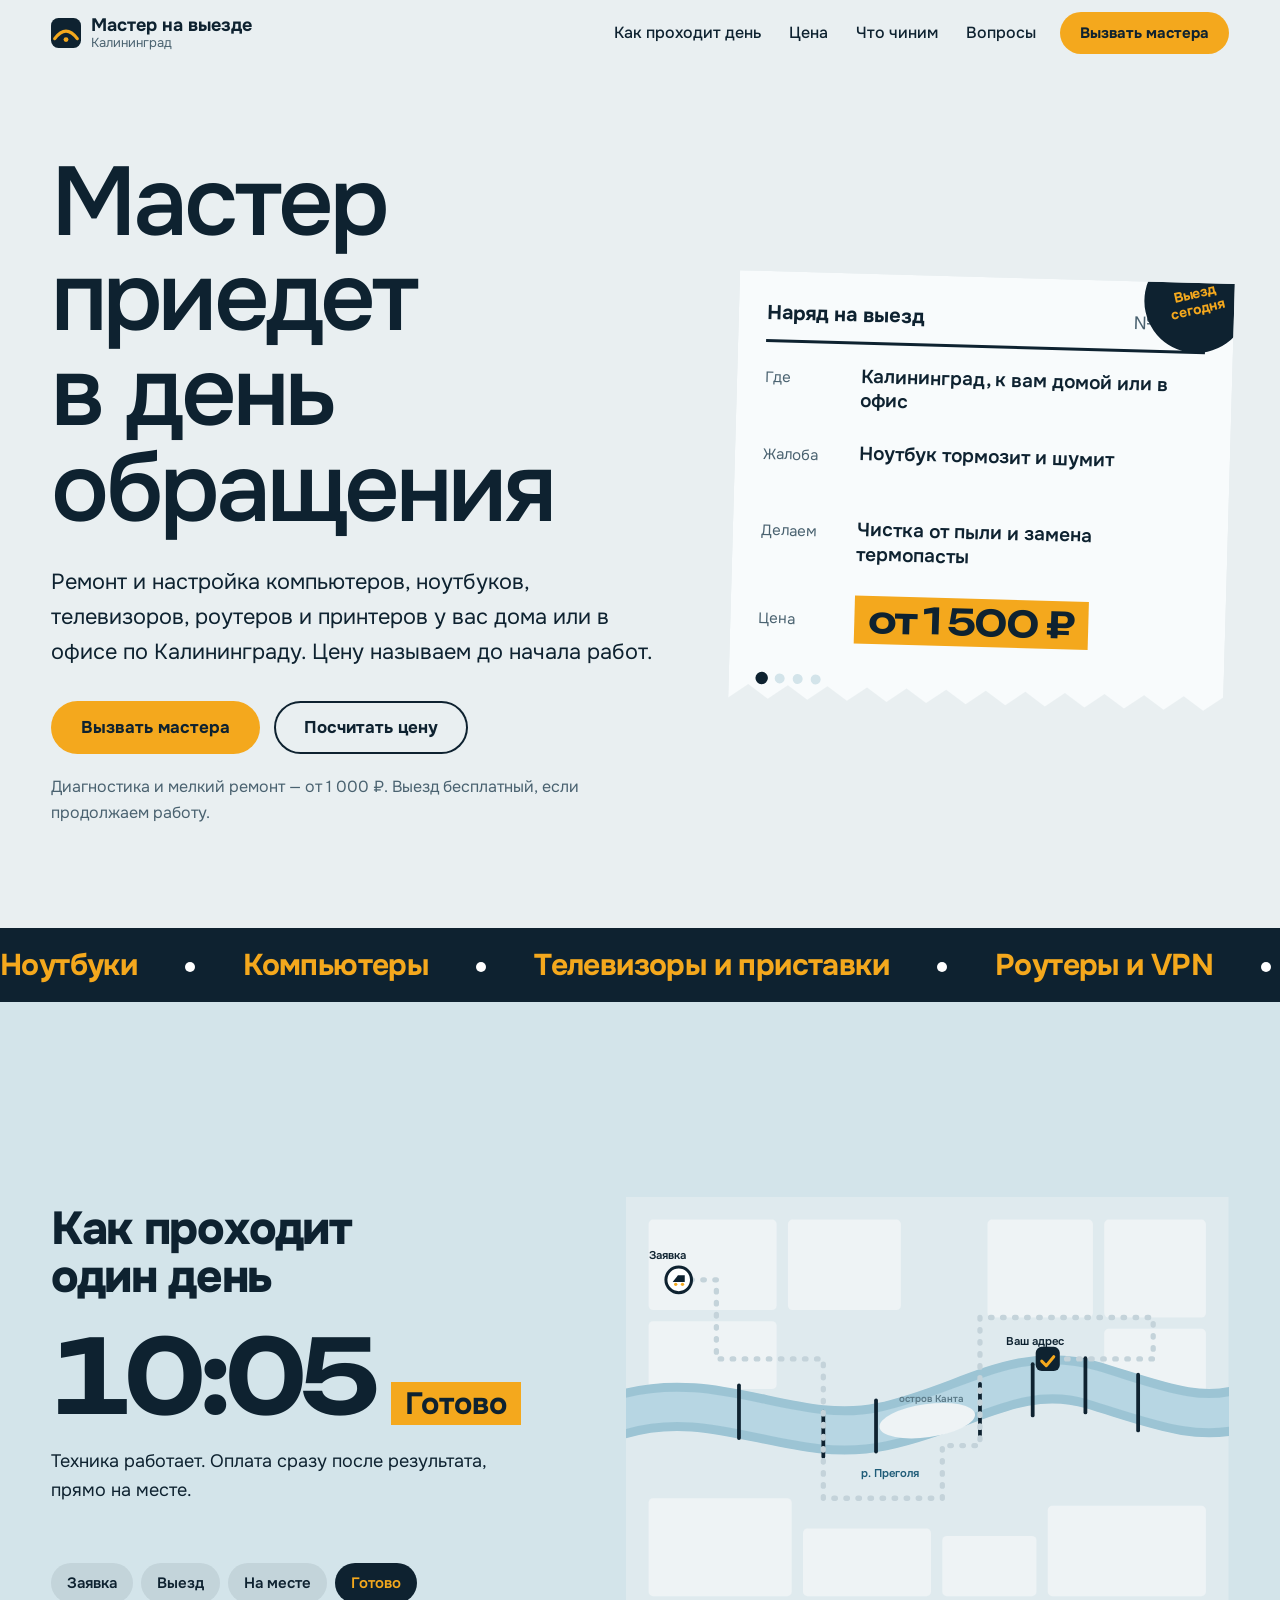
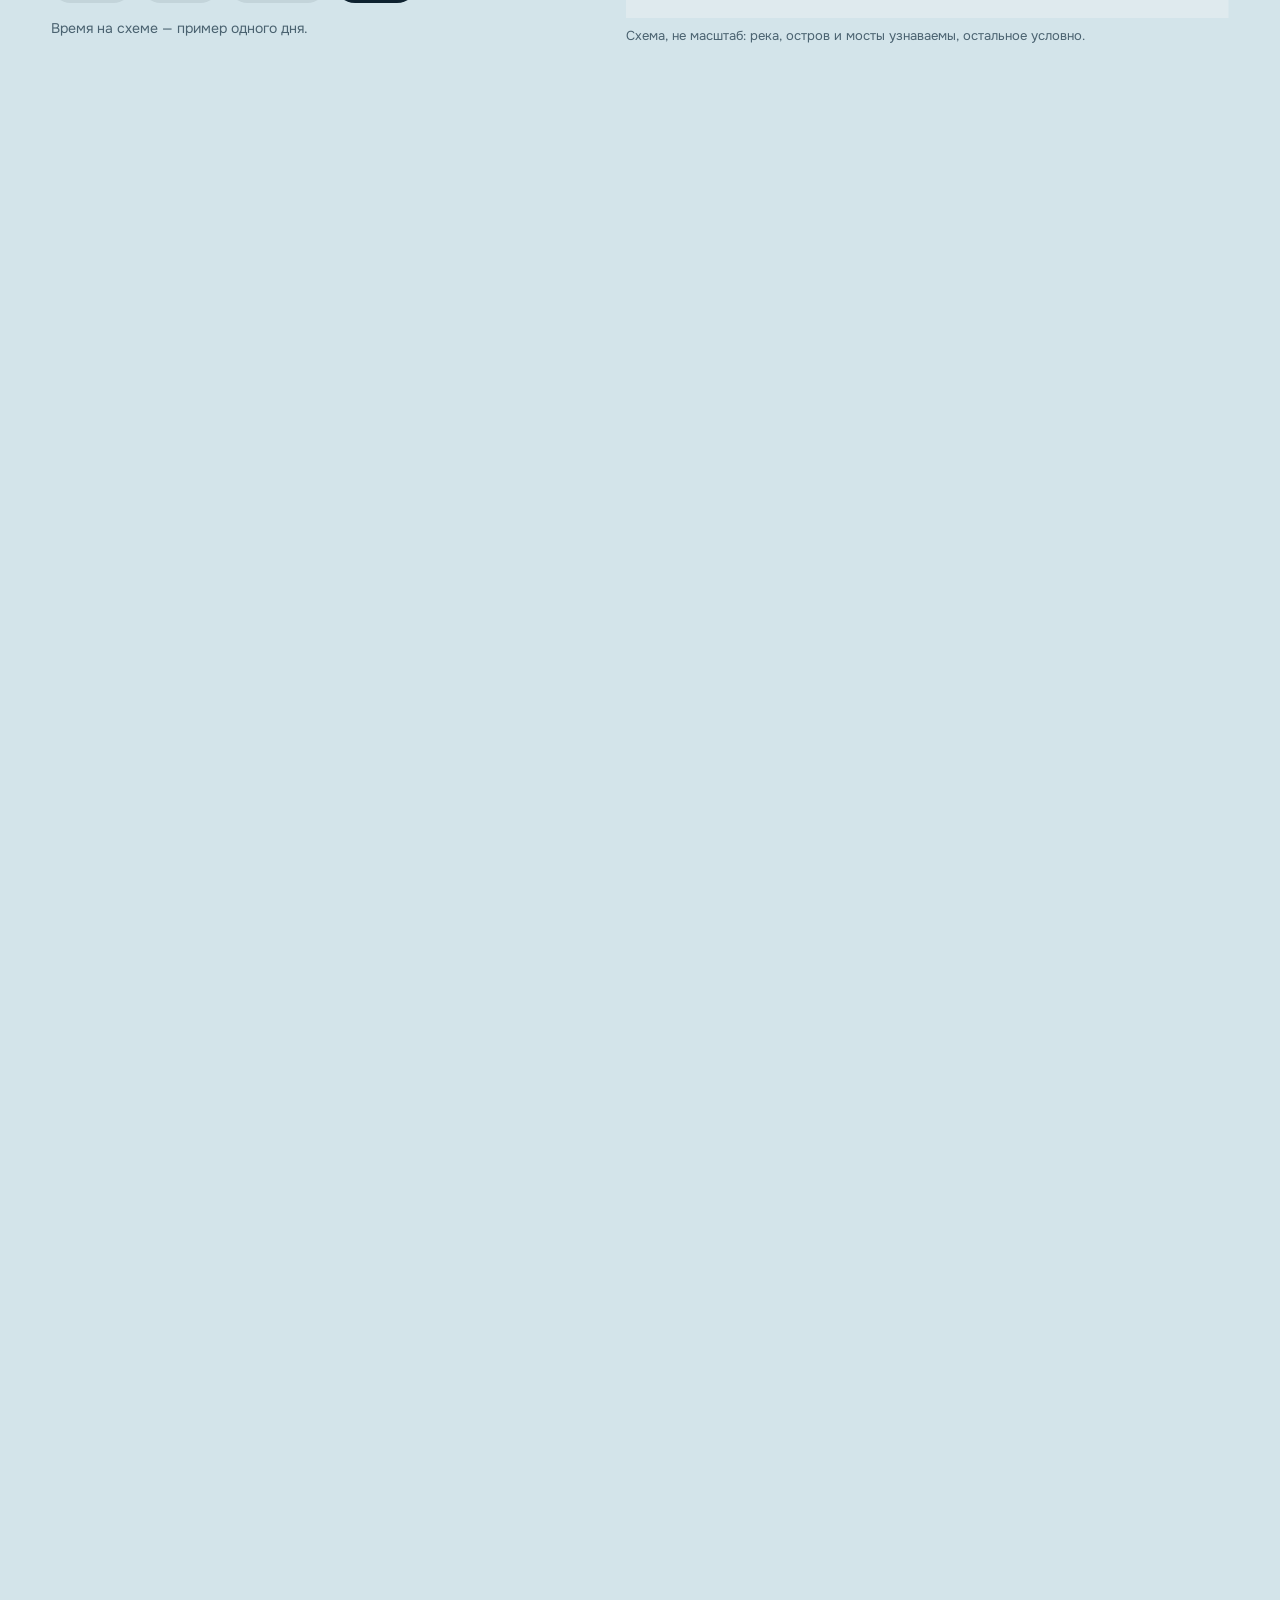
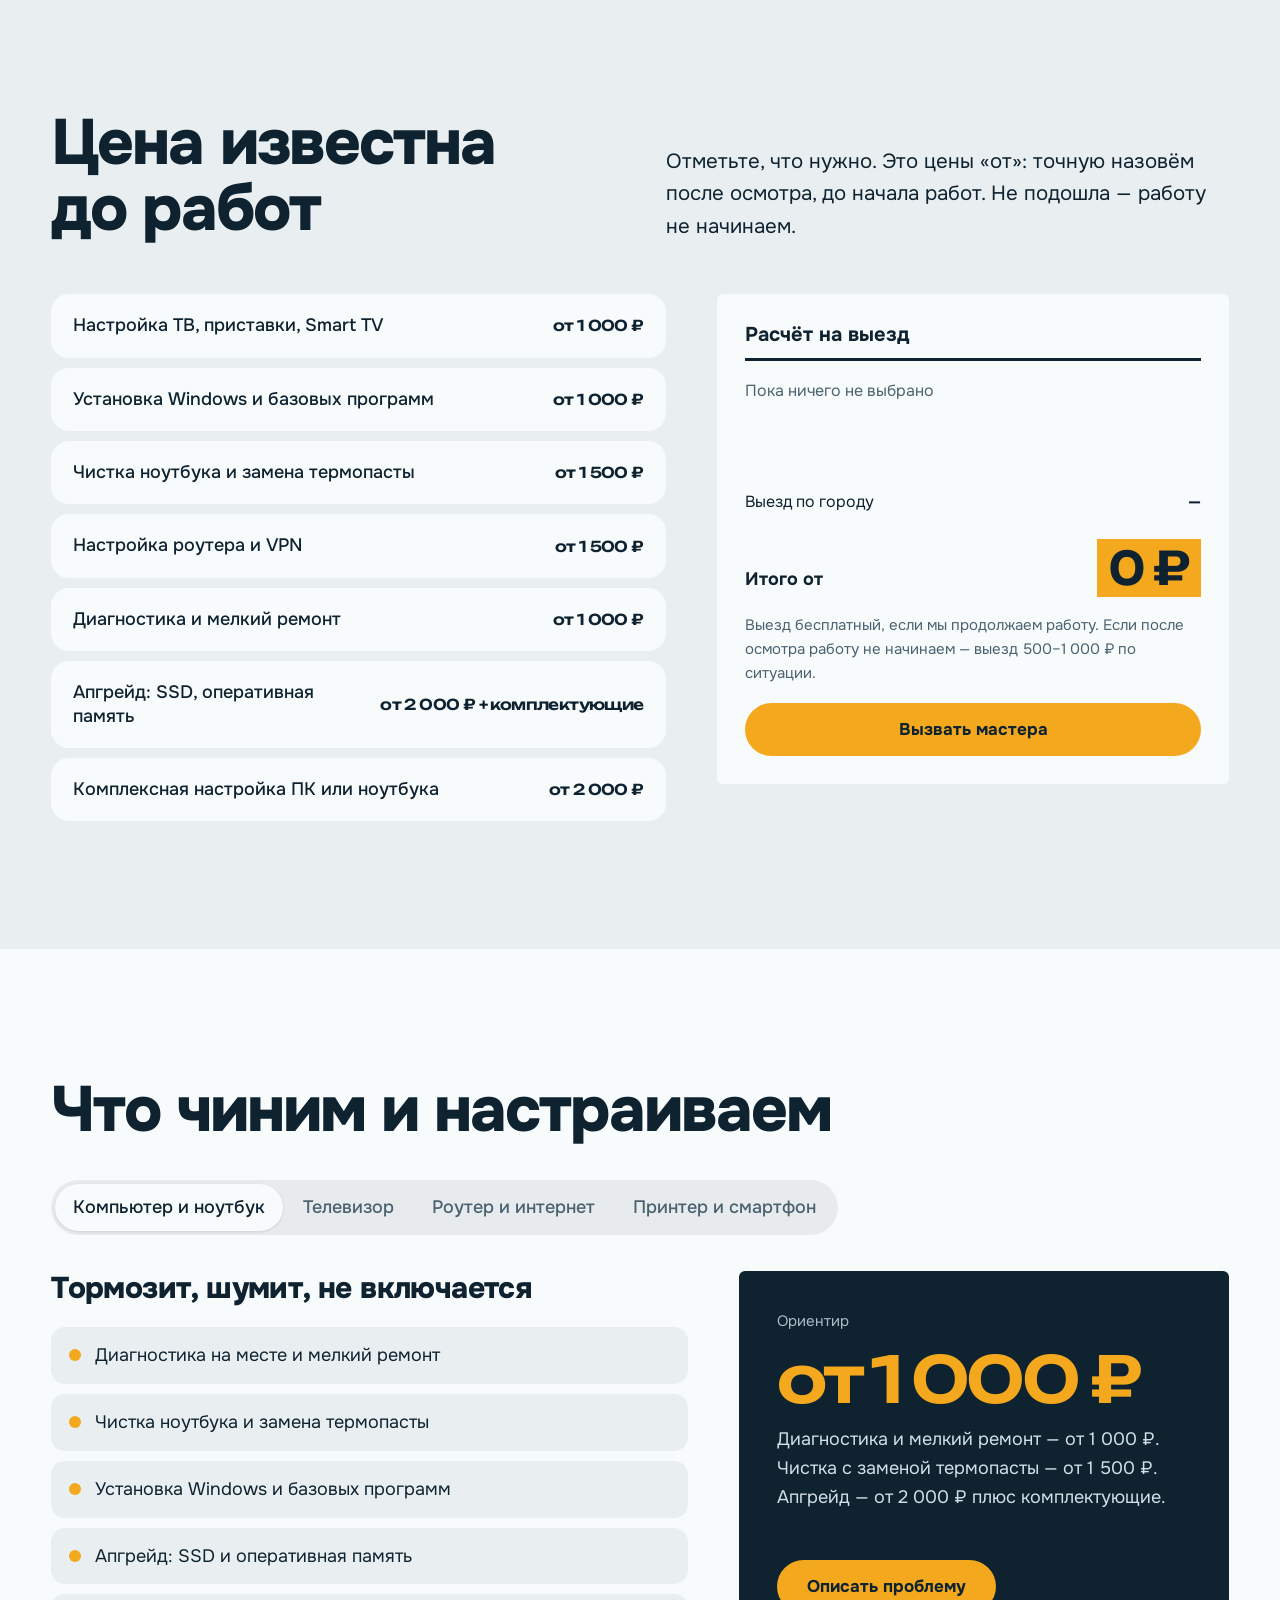
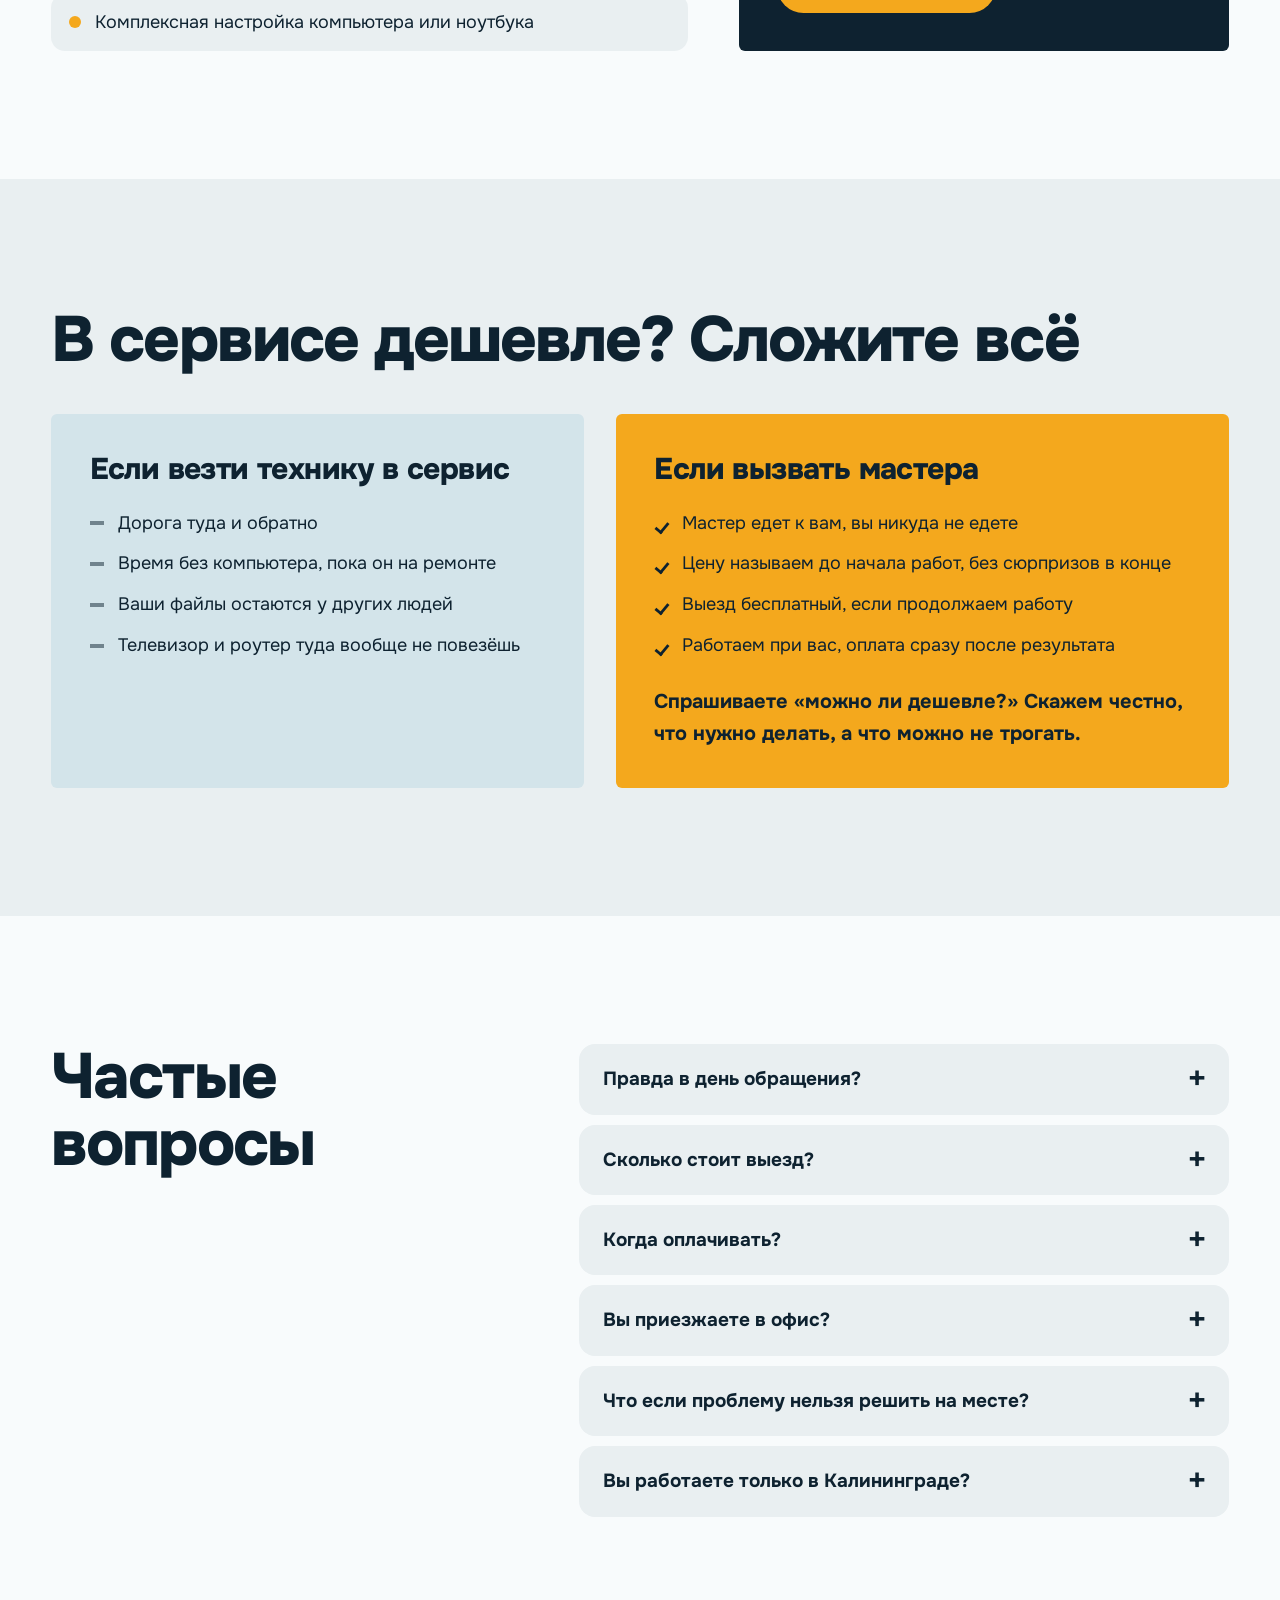
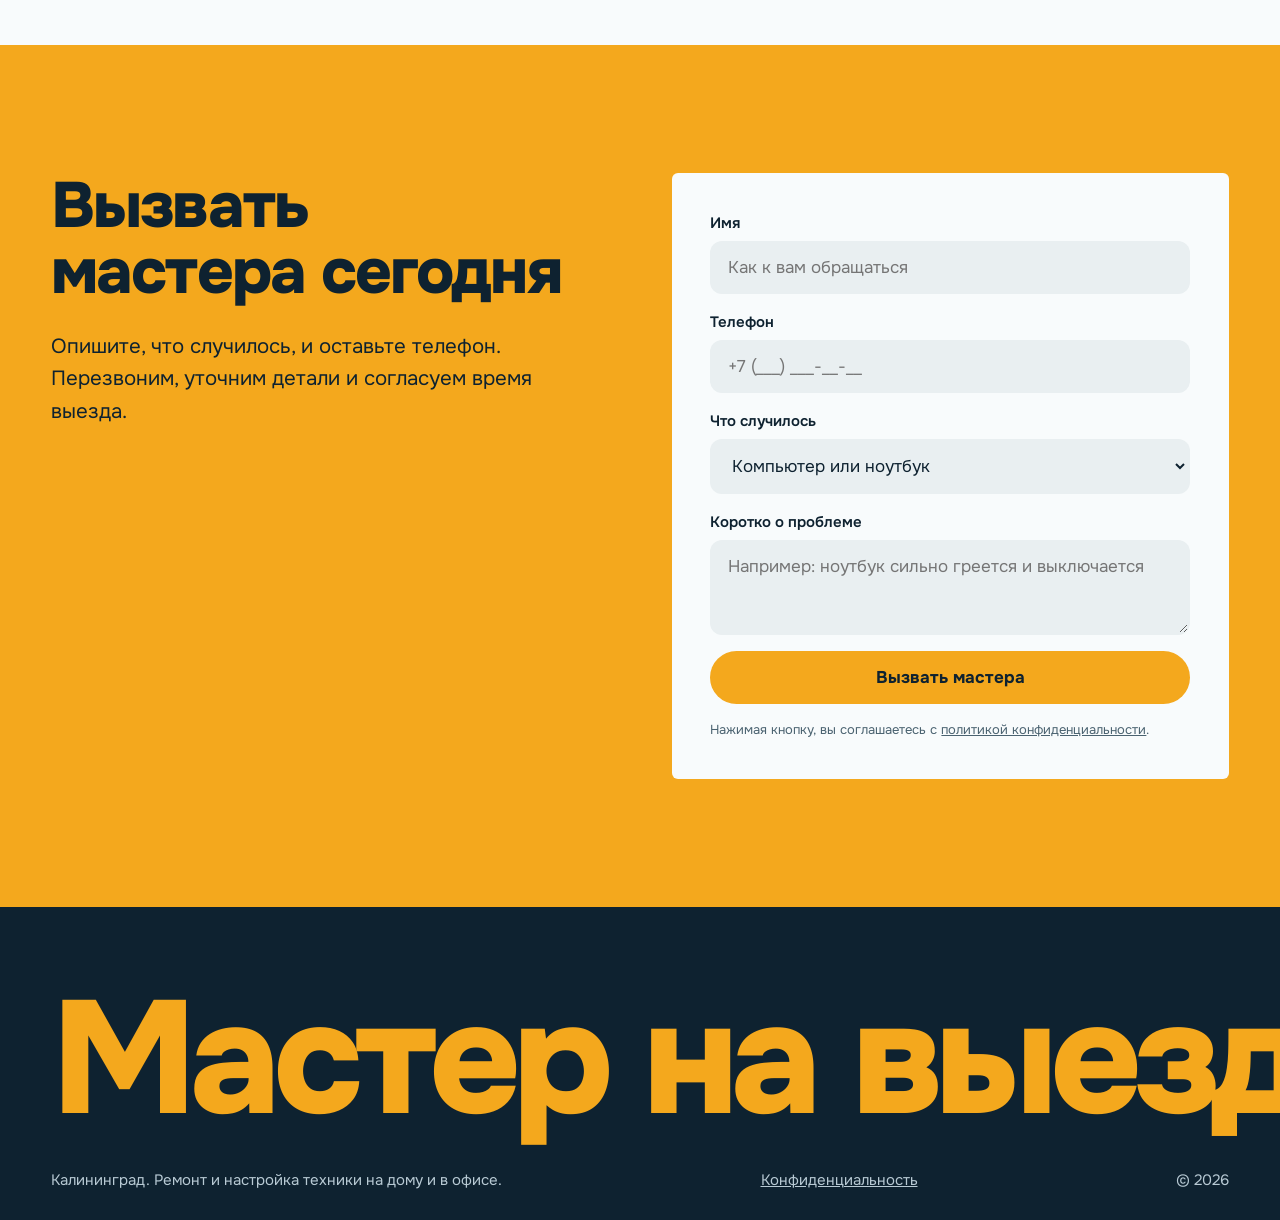
==== index.html @ e871e1c6 "init: landing for Kaliningrad on-site IT master" ====
<!doctype html>
<html lang="ru">
<head>
<meta charset="utf-8">
<meta name="viewport" content="width=device-width, initial-scale=1">
<title>Мастер на выезде в Калининграде — ремонт и настройка компьютеров, ТВ, роутеров</title>
<meta name="description" content="Выездной мастер в Калининграде: ремонт и настройка компьютеров, ноутбуков, телевизоров, роутеров, принтеров. Приезжаем в день обращения, цену называем до начала работ. От 1 000 ₽.">
<meta property="og:title" content="Мастер на выезде в Калининграде">
<meta property="og:description" content="Компьютеры, ноутбуки, ТВ, роутеры, принтеры. Приезжаем в день обращения, цену называем до начала работ.">
<meta property="og:type" content="website">
<link rel="icon" href="data:image/svg+xml,%3Csvg xmlns='http://www.w3.org/2000/svg' viewBox='0 0 32 32'%3E%3Crect width='32' height='32' rx='8' fill='%230e2230'/%3E%3Cpath d='M4 22 Q16 6 28 22' fill='none' stroke='%23f4a81d' stroke-width='3.5' stroke-linecap='round'/%3E%3Ccircle cx='16' cy='23' r='2.6' fill='%23f4a81d'/%3E%3C/svg%3E">
<link rel="preconnect" href="https://fonts.googleapis.com">
<link rel="preconnect" href="https://fonts.gstatic.com" crossorigin>
<link href="https://fonts.googleapis.com/css2?family=Onest:wght@300..800&family=Unbounded:wght@500..700&display=swap" rel="stylesheet">
<link rel="stylesheet" href="motion.css">
<link rel="stylesheet" href="styles.css">
</head>
<body>

<header class="bar" id="bar">
  <a class="logo" href="#top" aria-label="Мастер на выезде, Калининград">
    <svg viewBox="0 0 32 32" width="30" height="30" aria-hidden="true"><rect width="32" height="32" rx="8" fill="#0e2230"/><path d="M4 22 Q16 6 28 22" fill="none" stroke="#f4a81d" stroke-width="3.5" stroke-linecap="round"/><circle cx="16" cy="23" r="2.6" fill="#f4a81d"/></svg>
    <span>Мастер на выезде<small>Калининград</small></span>
  </a>
  <nav class="nav" aria-label="Разделы">
    <a href="#day" data-roll>Как проходит день</a>
    <a href="#calc" data-roll>Цена</a>
    <a href="#devices" data-roll>Что чиним</a>
    <a href="#faq" data-roll>Вопросы</a>
  </nav>
  <a class="btn btn--sm" href="#order" data-magnetic>Вызвать мастера</a>
</header>

<main>
<!-- HERO -->
<section class="hero" id="top">
  <div class="hero__text">
    <h1 data-wave data-wave-min="560" data-wave-max="800">Мастер приедет в день обращения</h1>
    <p class="hero__lead">Ремонт и настройка компьютеров, ноутбуков, телевизоров, роутеров и принтеров у вас дома или в офисе по Калининграду. Цену называем до начала работ.</p>
    <div class="hero__cta">
      <a class="btn" href="#order" data-magnetic>Вызвать мастера</a>
      <a class="btn btn--ghost" href="#calc" data-magnetic>Посчитать цену</a>
    </div>
    <p class="hero__note">Диагностика и мелкий ремонт — от 1 000 ₽. Выезд бесплатный, если продолжаем работу.</p>
  </div>

  <aside class="ticket" id="ticket" aria-label="Пример наряда на выезд">
    <div class="ticket__top">
      <b>Наряд на выезд</b>
      <span id="tNo">№ 0412</span>
    </div>
    <dl class="ticket__rows">
      <div><dt>Где</dt><dd>Калининград, к вам домой или в офис</dd></div>
      <div><dt>Жалоба</dt><dd id="tComplaint">Ноутбук тормозит и шумит</dd></div>
      <div><dt>Делаем</dt><dd id="tFix">Чистка от пыли и замена термопасты</dd></div>
      <div class="ticket__sum"><dt>Цена</dt><dd><span id="tPrice">от 1 500 ₽</span></dd></div>
    </dl>
    <div class="stamp" id="stamp" aria-hidden="true"><span>Выезд<br>сегодня</span></div>
    <div class="ticket__dots" id="tDots" aria-hidden="true"><i class="on"></i><i></i><i></i><i></i></div>
  </aside>
</section>

<div class="belt" aria-hidden="true">
  <div class="belt__track">
    <span>Ноутбуки</span><span>Компьютеры</span><span>Телевизоры и приставки</span><span>Роутеры и VPN</span><span>Принтеры</span><span>Смартфоны</span><span>Windows</span><span>Апгрейд SSD и памяти</span>
    <span>Ноутбуки</span><span>Компьютеры</span><span>Телевизоры и приставки</span><span>Роутеры и VPN</span><span>Принтеры</span><span>Смартфоны</span><span>Windows</span><span>Апгрейд SSD и памяти</span>
  </div>
</div>

<!-- SCENE: день на маршруте -->
<section class="day" id="day" aria-labelledby="dayH">
  <div class="day__sticky">
    <div class="day__copy">
      <h2 id="dayH">Как проходит один день</h2>
      <div class="clock" aria-live="polite">
        <span class="clock__t" id="clockT">10:05</span>
        <span class="clock__l" id="clockL">Заявка</span>
      </div>
      <p class="day__txt" id="dayTxt">Вы оставили заявку или написали. Мастер уточняет, что случилось, и называет ориентир по цене.</p>
      <ol class="day__steps" id="dayDots" aria-label="Этапы">
        <li class="on">Заявка</li><li>Выезд</li><li>На месте</li><li>Готово</li>
      </ol>
      <p class="day__fine">Время на схеме — пример одного дня.</p>
    </div>
    <div class="day__map" aria-hidden="true">
      <svg viewBox="0 0 800 560" id="mapSvg" role="img" aria-label="Схема маршрута мастера через Калининград">
        <rect width="800" height="560" fill="#dfeaee"/>
        <!-- берега и кварталы -->
        <g fill="#eef3f5">
          <rect x="30" y="30" width="170" height="120" rx="6"/><rect x="215" y="30" width="150" height="120" rx="6"/>
          <rect x="30" y="165" width="170" height="90" rx="6"/><rect x="480" y="30" width="140" height="130" rx="6"/>
          <rect x="635" y="30" width="135" height="130" rx="6"/><rect x="30" y="400" width="190" height="130" rx="6"/>
          <rect x="235" y="440" width="170" height="90" rx="6"/><rect x="560" y="410" width="210" height="120" rx="6"/>
          <rect x="420" y="450" width="125" height="80" rx="6"/><rect x="635" y="175" width="135" height="90" rx="6"/>
        </g>
        <!-- река -->
        <path d="M-10 290 C120 250 220 330 340 305 C450 282 520 220 620 250 C700 274 760 300 820 280" fill="none" stroke="#9cc4d4" stroke-width="64" stroke-linecap="round"/>
        <path d="M-10 290 C120 250 220 330 340 305 C450 282 520 220 620 250 C700 274 760 300 820 280" fill="none" stroke="#b7d6e3" stroke-width="40" stroke-linecap="round"/>
        <!-- остров -->
        <ellipse cx="400" cy="297" rx="64" ry="22" fill="#eef3f5" transform="rotate(-8 400 297)"/>
        <!-- мосты -->
        <g stroke="#0e2230" stroke-width="5" stroke-linecap="round">
          <line x1="262" y1="285" x2="262" y2="345"/><line x1="332" y1="270" x2="332" y2="338"/>
          <line x1="470" y1="248" x2="470" y2="316"/><line x1="540" y1="222" x2="540" y2="290"/>
          <line x1="610" y1="214" x2="610" y2="286"/><line x1="150" y1="250" x2="150" y2="320"/><line x1="680" y1="236" x2="680" y2="310"/>
        </g>
        <!-- маршрут -->
        <path id="routeBg" d="M70 110 L120 110 L120 215 L262 215 L262 345 L262 400 L420 400 L420 330 L470 330 L470 248 L470 160 L700 160 L700 215 L560 215" fill="none" stroke="#c4d3da" stroke-width="7" stroke-linecap="round" stroke-linejoin="round" stroke-dasharray="2 14"/>
        <path id="route" d="M70 110 L120 110 L120 215 L262 215 L262 345 L262 400 L420 400 L420 330 L470 330 L470 248 L470 160 L700 160 L700 215 L560 215" fill="none" stroke="#f4a81d" stroke-width="8" stroke-linecap="round" stroke-linejoin="round"/>
        <!-- точки -->
        <g>
          <circle cx="70" cy="110" r="11" fill="#0e2230"/><circle cx="70" cy="110" r="4" fill="#fff"/>
          <rect x="544" y="199" width="32" height="32" rx="8" fill="#0e2230"/><path d="M552 218 l6 6 l10 -12" fill="none" stroke="#f4a81d" stroke-width="4" stroke-linecap="round" stroke-linejoin="round"/>
        </g>
        <g id="van">
          <circle r="17" fill="#fff" stroke="#0e2230" stroke-width="4"/>
          <path d="M-8 3 h16 v-9 h-9 z" fill="#0e2230"/><circle cx="-4" cy="6" r="2.2" fill="#f4a81d"/><circle cx="5" cy="6" r="2.2" fill="#f4a81d"/>
        </g>
        <g font-family="Onest,sans-serif" font-size="15" font-weight="600" fill="#0e2230">
          <text x="30" y="82">Заявка</text>
          <text x="505" y="196" text-anchor="start">Ваш адрес</text>
          <text x="312" y="372" fill="#1f5c78">р. Преголя</text>
          <text x="362" y="272" fill="#5b7a88" font-size="13">остров Канта</text>
        </g>
      </svg>
      <p class="map__cap">Схема, не масштаб: река, остров и мосты узнаваемы, остальное условно.</p>
    </div>
  </div>
</section>

<!-- CALC -->
<section class="calc" id="calc" aria-labelledby="calcH">
  <div class="calc__head">
    <h2 id="calcH">Цена известна до работ</h2>
    <p class="lead">Отметьте, что нужно. Это цены «от»: точную назовём после осмотра, до начала работ. Не подошла — работу не начинаем.</p>
  </div>
  <div class="calc__body">
    <div class="calc__pick" id="pick" role="group" aria-label="Выберите работы">
      <button type="button" class="chip" data-p="1000" data-n="Настройка ТВ, приставки, Smart TV"><span>Настройка ТВ, приставки, Smart TV</span><b>от 1 000 ₽</b></button>
      <button type="button" class="chip" data-p="1000" data-n="Установка Windows и базовых программ"><span>Установка Windows и базовых программ</span><b>от 1 000 ₽</b></button>
      <button type="button" class="chip" data-p="1500" data-n="Чистка ноутбука и замена термопасты"><span>Чистка ноутбука и замена термопасты</span><b>от 1 500 ₽</b></button>
      <button type="button" class="chip" data-p="1500" data-n="Настройка роутера и VPN"><span>Настройка роутера и VPN</span><b>от 1 500 ₽</b></button>
      <button type="button" class="chip" data-p="1000" data-n="Диагностика и мелкий ремонт"><span>Диагностика и мелкий ремонт</span><b>от 1 000 ₽</b></button>
      <button type="button" class="chip" data-p="2000" data-n="Апгрейд: SSD, оперативная память" data-extra="1"><span>Апгрейд: SSD, оперативная память</span><b>от 2 000 ₽ + комплектующие</b></button>
      <button type="button" class="chip" data-p="2000" data-n="Комплексная настройка ПК или ноутбука"><span>Комплексная настройка ПК или ноутбука</span><b>от 2 000 ₽</b></button>
    </div>
    <div class="receipt" id="receipt" aria-live="polite">
      <div class="receipt__top">Расчёт на выезд</div>
      <ul class="receipt__list" id="rList"><li class="empty">Пока ничего не выбрано</li></ul>
      <div class="receipt__row"><span>Выезд по городу</span><b id="rVisit">—</b></div>
      <div class="receipt__total"><span>Итого от</span><b id="rTotal">0 ₽</b></div>
      <p class="receipt__note" id="rNote">Выезд бесплатный, если мы продолжаем работу. Если после осмотра работу не начинаем — выезд 500–1 000 ₽ по ситуации.</p>
      <a class="btn btn--block" href="#order" id="rGo" data-magnetic>Вызвать мастера</a>
    </div>
  </div>
</section>

<!-- DEVICES -->
<section class="devices" id="devices" aria-labelledby="devH">
  <h2 id="devH">Что чиним и настраиваем</h2>
  <div class="tabs" data-pill role="tablist" aria-label="Тип техники">
    <button data-pill-item role="tab" data-t="0" class="is-active">Компьютер и ноутбук</button>
    <button data-pill-item role="tab" data-t="1">Телевизор</button>
    <button data-pill-item role="tab" data-t="2">Роутер и интернет</button>
    <button data-pill-item role="tab" data-t="3">Принтер и смартфон</button>
  </div>
  <div class="panel" id="panel" role="tabpanel">
    <div class="panel__col">
      <h3 id="pTitle">Тормозит, шумит, не включается</h3>
      <ul id="pList"></ul>
    </div>
    <div class="panel__price">
      <span class="small">Ориентир</span>
      <b id="pPrice">от 1 000 ₽</b>
      <p id="pNote"></p>
      <a class="btn" href="#order" data-magnetic>Описать проблему</a>
    </div>
  </div>
</section>

<!-- DOROGO -->
<section class="vs" id="vs" aria-labelledby="vsH">
  <h2 id="vsH">В сервисе дешевле? Сложите всё</h2>
  <div class="vs__grid">
    <div class="vs__a" data-reveal>
      <h3>Если везти технику в сервис</h3>
      <ul>
        <li>Дорога туда и обратно</li>
        <li>Время без компьютера, пока он на ремонте</li>
        <li>Ваши файлы остаются у других людей</li>
        <li>Телевизор и роутер туда вообще не повезёшь</li>
      </ul>
    </div>
    <div class="vs__b" data-reveal data-reveal-delay="120">
      <h3>Если вызвать мастера</h3>
      <ul>
        <li>Мастер едет к вам, вы никуда не едете</li>
        <li>Цену называем до начала работ, без сюрпризов в конце</li>
        <li>Выезд бесплатный, если продолжаем работу</li>
        <li>Работаем при вас, оплата сразу после результата</li>
      </ul>
      <p class="vs__ask">Спрашиваете «можно ли дешевле?» Скажем честно, что нужно делать, а что можно не трогать.</p>
    </div>
  </div>
</section>

<!-- FAQ -->
<section class="faq" id="faq" aria-labelledby="faqH">
  <h2 id="faqH">Частые вопросы</h2>
  <div class="faq__list">
    <details><summary>Правда в день обращения?</summary><p>Да, выезд в день обращения — наш принцип. Время согласуем по телефону, когда вы оставите заявку.</p></details>
    <details><summary>Сколько стоит выезд?</summary><p>Если мы продолжаем работу, выезд бесплатный. Если после осмотра работу не начинаем, выезд стоит 500–1 000 ₽, сумму называем заранее.</p></details>
    <details><summary>Когда оплачивать?</summary><p>Сразу после результата, прямо на месте. Цену называем до начала работ.</p></details>
    <details><summary>Вы приезжаете в офис?</summary><p>Да, настраиваем компьютеры, принтеры и роутеры в небольших офисах.</p></details>
    <details><summary>Что если проблему нельзя решить на месте?</summary><p>Скажем об этом после диагностики и предложим варианты, прежде чем что-то делать.</p></details>
    <details><summary>Вы работаете только в Калининграде?</summary><p>Выезжаем по городу. Если вы за городом, напишите — скажем, сможем ли приехать.</p></details>
  </div>
</section>

<!-- ORDER -->
<section class="order" id="order" aria-labelledby="orderH">
  <div class="order__text">
    <h2 id="orderH">Вызвать мастера сегодня</h2>
    <p class="lead">Опишите, что случилось, и оставьте телефон. Перезвоним, уточним детали и согласуем время выезда.</p>
  </div>
  <form class="form" id="leadForm" novalidate>
    <label>Имя<input name="name" type="text" autocomplete="name" required placeholder="Как к вам обращаться"></label>
    <label>Телефон<input name="phone" type="tel" autocomplete="tel" required placeholder="+7 (___) ___-__-__"></label>
    <label>Что случилось
      <select name="device">
        <option>Компьютер или ноутбук</option><option>Телевизор или приставка</option><option>Роутер, Wi-Fi, VPN</option><option>Принтер</option><option>Смартфон</option><option>Другое</option>
      </select>
    </label>
    <label>Коротко о проблеме<textarea name="comment" rows="3" placeholder="Например: ноутбук сильно греется и выключается"></textarea></label>
    <input type="text" name="_gotcha" style="display:none" tabindex="-1" autocomplete="off">
    <button class="btn btn--block" type="submit" data-magnetic>Вызвать мастера</button>
    <p class="form__fine">Нажимая кнопку, вы соглашаетесь с <a href="privacy.html">политикой конфиденциальности</a>.</p>
  </form>
</section>
</main>

<footer class="foot">
  <div class="foot__big" aria-hidden="true">Мастер на выезде</div>
  <div class="foot__row"><span>Калининград. Ремонт и настройка техники на дому и в офисе.</span><a href="privacy.html">Конфиденциальность</a><span>© <span id="year"></span></span></div>
</footer>

<script src="motion.js" defer></script>
<script src="script.js" defer></script>
</body>
</html>
---- motion.css ----
/* motion-kit: токены и стили эффектов. Светлая тема. Цвета переопределять под бренд клиента. */
:root{
  /* пружины: "stiffness damping" (из designbookmark motion studies) */
  --spring-follow:900 50;
  --spring-settle:280 22;
  --spring-soft:260 24;
  --spring-lead:620 36;
  --spring-trail:190 19;
  --spring-pop:520 16;
  --spring-fade:420 32;
  --stagger:45;               /* мс между элементами */

  /* бренд: менять под клиента */
  --mk-bg:#fafaf7;
  --mk-surface:#fff;
  --mk-text:#16181d;
  --mk-muted:#6b7280;
  --mk-accent:#e4572e;
  --mk-on-accent:#fff;
  --mk-fill:rgba(22,24,29,.06);

  --mk-r-pill:999px;
  --mk-r-card:24px;
  --mk-ease-out:cubic-bezier(.22,1,.36,1);   /* для CSS-переходов, где пружина избыточна */
}

/* reveal: класс mk-reveal ставит JS, без JS элементы видны */
.mk-on .mk-reveal{opacity:0;transform:translate3d(0,22px,0);transition:opacity .7s var(--mk-ease-out),transform .8s var(--mk-ease-out);transition-delay:var(--d,0ms)}
.mk-on .mk-reveal.mk-in{opacity:1;transform:none}

/* magnetic: будем двигать только transform */
[data-magnetic]{will-change:transform}

/* roll: две копии буквы, верхняя уезжает, нижняя заезжает */
.mk-roll{display:inline-flex;overflow:hidden;line-height:1.15;vertical-align:bottom}
.mk-roll__c{display:inline-block;position:relative;height:1.15em;overflow:hidden}
.mk-roll__c>span{display:block;transition:transform .5s var(--mk-ease-out);transition-delay:calc(var(--i)*14ms)}
.mk-roll__c>span+span{position:absolute;inset:0;transform:translateY(110%)}
.mk-roll:hover .mk-roll__c>span:first-child,.mk-roll:focus-visible .mk-roll__c>span:first-child{transform:translateY(-110%)}
.mk-roll:hover .mk-roll__c>span+span,.mk-roll:focus-visible .mk-roll__c>span+span{transform:none}

/* pill: резиновый хайлайт */
.mk-pill{position:relative;display:inline-flex;gap:2px;padding:4px;border-radius:var(--mk-r-pill);background:var(--mk-fill)}
.mk-pill__hl{position:absolute;top:4px;bottom:4px;left:0;border-radius:var(--mk-r-pill);background:var(--mk-surface);box-shadow:0 1px 3px rgba(22,24,29,.12);pointer-events:none;will-change:transform,width}
.mk-pill [data-pill-item]{position:relative;z-index:1;padding:9px 18px;border:0;background:none;border-radius:var(--mk-r-pill);font:inherit;font-weight:500;color:var(--mk-muted);cursor:pointer;transition:color .2s}
.mk-pill [data-pill-item].is-active{color:var(--mk-text)}

@media (prefers-reduced-motion:reduce){
  .mk-on .mk-reveal{opacity:1;transform:none;transition:none}
  .mk-roll__c>span{transition:none}
}
---- styles.css ----
:root{
  --bg:#e9eff1; --surf:#f8fbfc; --ink:#0e2230; --muted:#4a6270; --sea:#1f5c78; --sea-l:#d3e4ea;
  --amber:#f4a81d; --amber-d:#8a5300; --amber-l:#fde9bd;
  --mk-bg:var(--bg); --mk-surface:var(--surf); --mk-text:var(--ink); --mk-muted:var(--muted);
  --mk-accent:var(--amber); --mk-on-accent:var(--ink); --mk-fill:rgba(14,34,48,.07);
  --f-text:'Onest',system-ui,'Segoe UI',sans-serif; --f-num:'Unbounded','Onest',sans-serif;
  --pad:clamp(16px,4vw,56px);
}
*{box-sizing:border-box}
html{scroll-behavior:smooth;scroll-padding-top:76px}
body{margin:0;background:var(--bg);color:var(--ink);font:400 18px/1.6 var(--f-text);overflow-x:hidden}
img,svg{max-width:100%}
h1,h2,h3{margin:0;font-weight:800;letter-spacing:-.03em;line-height:1.04;text-wrap:balance;overflow-wrap:anywhere}
h2{font-size:clamp(32px,5vw,68px)}
h3{font-size:clamp(22px,2.4vw,30px);letter-spacing:-.02em;line-height:1.15}
p{margin:0}
a{color:inherit}
.lead{font-size:clamp(18px,1.6vw,21px);max-width:52ch}
.small{font-size:15px;color:var(--muted)}
:focus-visible{outline:3px solid var(--ink);outline-offset:3px;border-radius:6px}
::selection{background:var(--amber);color:var(--ink)}

.btn{display:inline-flex;align-items:center;justify-content:center;gap:8px;padding:16px 30px;border:0;border-radius:999px;background:var(--amber);color:var(--ink);font:700 17px var(--f-text);text-decoration:none;cursor:pointer;transition:background .2s}
.btn:hover{background:#ffb93a}
.btn--ghost{background:transparent;box-shadow:inset 0 0 0 2px var(--ink)}
.btn--ghost:hover{background:var(--ink);color:#fff}
.btn--sm{padding:11px 20px;font-size:15px}
.btn--block{width:100%}

/* bar */
.bar{position:sticky;top:0;z-index:50;display:flex;align-items:center;gap:24px;min-width:0;padding:12px var(--pad);background:var(--bg)}
.logo{display:flex;align-items:center;gap:10px;text-decoration:none;flex-shrink:0;font-weight:700;line-height:1.1}
.logo small{display:block;font-weight:400;font-size:13px;color:var(--muted)}
.nav{display:flex;gap:28px;margin-left:auto;font-weight:500;font-size:16px}
.nav a{white-space:nowrap;text-decoration:none}
.bar .btn{flex-shrink:0}

/* hero */
.hero{display:grid;grid-template-columns:1.25fr 1fr;gap:clamp(24px,5vw,72px);align-items:center;padding:clamp(40px,7vw,96px) var(--pad) clamp(56px,8vw,112px);min-height:calc(100vh - 140px)}
.hero h1{font-size:clamp(46px,7.6vw,118px);line-height:.98;letter-spacing:-.04em;font-weight:800;max-width:14ch}
.hero__lead{margin-top:28px;font-size:clamp(18px,1.7vw,22px);max-width:46ch}
.hero__cta{display:flex;gap:14px;flex-wrap:wrap;margin-top:32px}
.hero__note{margin-top:20px;color:var(--muted);font-size:16px}

.ticket{position:relative;background:var(--surf);padding:28px 28px 44px;transform:rotate(1.6deg);transition:transform .25s ease-out;clip-path:polygon(0 0,100% 0,100% calc(100% - 14px),96% 100%,92% calc(100% - 14px),88% 100%,84% calc(100% - 14px),80% 100%,76% calc(100% - 14px),72% 100%,68% calc(100% - 14px),64% 100%,60% calc(100% - 14px),56% 100%,52% calc(100% - 14px),48% 100%,44% calc(100% - 14px),40% 100%,36% calc(100% - 14px),32% 100%,28% calc(100% - 14px),24% 100%,20% calc(100% - 14px),16% 100%,12% calc(100% - 14px),8% 100%,4% calc(100% - 14px),0 100%)}
.ticket__top{display:flex;justify-content:space-between;align-items:baseline;padding-bottom:14px;margin-bottom:6px;background:linear-gradient(var(--ink),var(--ink)) bottom/100% 3px no-repeat}
.ticket__top b{font:700 20px var(--f-text)}
.ticket__top span{color:var(--muted);font-variant-numeric:tabular-nums}
.ticket__rows{margin:0;display:grid}
.ticket__rows>div{display:grid;grid-template-columns:84px 1fr;gap:12px;padding:14px 0;min-height:76px}
.ticket__rows dt{color:var(--muted);font-size:15px;padding-top:3px}
.ticket__rows dd{margin:0;font-weight:600;font-size:19px;line-height:1.3;transition:opacity .35s}
.ticket__rows dd.swap{opacity:0}
.ticket__sum{align-items:center}
.ticket__sum dd{font:600 clamp(26px,3vw,36px)/1 var(--f-num);letter-spacing:-.04em}
.ticket__sum dd span{display:inline-block;background:var(--amber);padding:6px 14px}
.stamp{position:absolute;right:-14px;top:-34px;width:104px;height:104px;border-radius:50%;background:var(--ink);color:var(--amber);display:grid;place-items:center;text-align:center;font:700 14px/1.15 var(--f-text);transform:rotate(-14deg) scale(1);transition:transform .6s cubic-bezier(.3,1.6,.4,1)}
.stamp.pop{transform:rotate(-14deg) scale(1.14)}
.ticket__dots{position:absolute;left:28px;bottom:16px;display:flex;gap:8px}
.ticket__dots i{width:10px;height:10px;border-radius:50%;background:var(--sea-l);transition:background .3s,transform .3s}
.ticket__dots i.on{background:var(--ink);transform:scale(1.25)}

.belt{background:var(--ink);color:var(--amber);overflow:hidden;padding:18px 0}
.belt__track{display:flex;gap:48px;width:max-content;font:700 clamp(20px,2.4vw,30px) var(--f-text);letter-spacing:-.02em;animation:belt 38s linear infinite}
.belt__track span{white-space:nowrap}
.belt__track span:not(:last-child)::after{content:'';display:inline-block;width:10px;height:10px;border-radius:50%;background:#fff;margin-left:48px;vertical-align:middle}
@keyframes belt{to{transform:translateX(-50%)}}

/* day scene */
.day{height:420vh;position:relative;background:var(--sea-l)}
.day__sticky{position:sticky;top:60px;height:calc(100vh - 60px);display:grid;grid-template-columns:minmax(0,1fr) minmax(0,1.15fr);gap:clamp(20px,4vw,64px);align-items:center;padding:0 var(--pad)}
.day__copy h2{font-size:clamp(28px,3.6vw,50px);margin-bottom:24px}
.clock{display:flex;align-items:baseline;gap:18px;flex-wrap:wrap}
.clock__t{font:600 clamp(56px,8vw,112px)/1 var(--f-num);letter-spacing:-.06em;font-variant-numeric:tabular-nums}
.clock__l{font:700 clamp(22px,2.4vw,32px) var(--f-text);background:var(--amber);padding:2px 14px}
.day__txt{margin-top:20px;max-width:40ch;min-height:5.2em}
.day__steps{list-style:none;margin:22px 0 0;padding:0;display:flex;gap:8px;flex-wrap:wrap}
.day__steps li{padding:8px 16px;border-radius:999px;background:rgba(14,34,48,.08);font-weight:600;font-size:15px;transition:background .3s,color .3s}
.day__steps li.on{background:var(--ink);color:var(--amber)}
.day__fine{margin-top:14px;font-size:14px;color:var(--muted)}
.day__map{align-self:center}
.day__map svg{display:block;width:100%;height:auto;max-height:calc(100vh - 150px)}
.map__cap{font-size:13px;color:var(--muted);margin-top:8px}

/* calc */
.calc{padding:clamp(72px,10vw,150px) var(--pad);display:grid;gap:clamp(32px,4vw,56px)}
.calc__head{display:grid;grid-template-columns:1fr 1fr;gap:clamp(20px,4vw,64px);align-items:end}
.calc__body{display:grid;grid-template-columns:1.2fr 1fr;gap:clamp(20px,4vw,56px);align-items:start}
.calc__pick{display:grid;gap:10px}
.chip{display:flex;justify-content:space-between;align-items:center;gap:16px;text-align:left;padding:20px 22px;border:0;border-radius:18px;background:var(--surf);color:var(--ink);font:500 18px/1.3 var(--f-text);cursor:pointer;transition:background .25s,transform .25s}
.chip b{font:600 15px var(--f-num);letter-spacing:-.04em;white-space:nowrap;text-align:right}
.chip:hover{transform:translateX(4px)}
.chip[aria-pressed="true"]{background:var(--ink);color:#fff}
.chip[aria-pressed="true"] b{color:var(--amber)}
.receipt{position:sticky;top:90px;background:var(--surf);padding:28px;border-radius:6px}
.receipt__top{font:700 20px var(--f-text);padding-bottom:14px;margin-bottom:10px;background:linear-gradient(var(--ink),var(--ink)) bottom/100% 3px no-repeat}
.receipt__list{list-style:none;margin:0 0 12px;padding:0;min-height:96px}
.receipt__list li{display:flex;justify-content:space-between;gap:12px;padding:7px 0;font-size:16px;animation:line .4s ease-out both}
.receipt__list li b{white-space:nowrap;font-weight:600}
.receipt__list li.empty{color:var(--muted)}
@keyframes line{from{opacity:0;transform:translateY(8px)}}
.receipt__row{display:flex;justify-content:space-between;padding:10px 0;font-size:16px}
.receipt__row b{font-weight:700}
.receipt__total{display:flex;justify-content:space-between;align-items:baseline;padding:14px 0 6px}
.receipt__total span{font-weight:700}
.receipt__total b{font:600 clamp(32px,3.6vw,46px)/1 var(--f-num);letter-spacing:-.05em;font-variant-numeric:tabular-nums;background:var(--amber);padding:6px 12px}
.receipt__note{font-size:15px;color:var(--muted);margin:10px 0 18px}

/* devices */
.devices{padding:clamp(72px,10vw,150px) var(--pad);background:var(--surf);display:grid;gap:36px;justify-items:start}
.tabs{max-width:100%;overflow-x:auto;scrollbar-width:none}
.tabs::-webkit-scrollbar{display:none}
.tabs [data-pill-item]{white-space:nowrap}
.panel{width:100%;display:grid;grid-template-columns:1.3fr 1fr;gap:clamp(20px,4vw,64px);align-items:stretch}
.panel__col h3{margin-bottom:22px}
.panel__col ul{list-style:none;margin:0;padding:0;display:grid;gap:10px}
.panel__col li{display:flex;gap:14px;align-items:flex-start;padding:14px 18px;border-radius:14px;background:var(--bg);animation:line .45s ease-out both}
.panel__col li::before{content:'';flex:none;width:12px;height:12px;margin-top:8px;border-radius:50%;background:var(--amber)}
.panel__price{background:var(--ink);color:#fff;padding:clamp(24px,3vw,40px);border-radius:6px;display:flex;flex-direction:column;gap:14px;align-items:flex-start}
.panel__price .small{color:#a9bdc8}
.panel__price b{font:600 clamp(40px,5vw,72px)/1 var(--f-num);letter-spacing:-.06em;color:var(--amber)}
.panel__price p{color:#d3e0e7;flex:1}

/* vs */
.vs{padding:clamp(72px,10vw,150px) var(--pad);display:grid;gap:40px}
.vs__grid{display:grid;grid-template-columns:1fr 1.15fr;gap:clamp(16px,3vw,32px);align-items:stretch}
.vs__a,.vs__b{padding:clamp(24px,3vw,44px);border-radius:6px}
.vs__a{background:var(--sea-l)}
.vs__b{background:var(--amber)}
.vs ul{margin:22px 0 0;padding:0;list-style:none;display:grid;gap:12px}
.vs li{padding-left:28px;position:relative}
.vs__a li::before{content:'';position:absolute;left:0;top:.7em;width:14px;height:4px;background:var(--ink);opacity:.5}
.vs__b li::before{content:'';position:absolute;left:2px;top:.45em;width:8px;height:15px;border:solid var(--ink);border-width:0 4px 4px 0;transform:rotate(40deg) scale(.7)}
.vs__ask{margin-top:26px;font-weight:700;font-size:20px}

/* faq */
.faq{padding:clamp(72px,10vw,150px) var(--pad);display:grid;grid-template-columns:1fr 1.4fr;gap:clamp(24px,5vw,80px);background:var(--surf)}
.faq__list{display:grid;gap:10px;align-content:start}
.faq details{background:var(--bg);border-radius:16px;padding:20px 24px}
.faq summary{cursor:pointer;font-weight:700;font-size:19px;list-style:none;display:flex;justify-content:space-between;gap:16px}
.faq summary::-webkit-details-marker{display:none}
.faq summary::after{content:'+';font:600 26px/1 var(--f-num);flex:none;transition:transform .3s}
.faq details[open] summary::after{transform:rotate(45deg)}
.faq details p{margin-top:12px;max-width:60ch}

/* order */
.order{padding:clamp(72px,10vw,150px) var(--pad);display:grid;grid-template-columns:1fr 1fr;gap:clamp(24px,5vw,80px);align-items:start;background:var(--amber)}
.order .lead{margin-top:24px}
.form{background:var(--surf);padding:clamp(22px,3vw,40px);border-radius:6px;display:grid;gap:16px}
.form label{display:grid;gap:6px;font-weight:600;font-size:15px}
.form input,.form select,.form textarea{width:100%;padding:14px 16px;border:2px solid transparent;border-radius:12px;background:var(--bg);color:var(--ink);font:400 17px var(--f-text)}
.form input:focus,.form select:focus,.form textarea:focus{outline:none;border-color:var(--ink)}
.form__fine{font-size:13px;color:var(--muted)}

.foot{padding:clamp(40px,6vw,80px) var(--pad) 28px;background:var(--ink);color:#fff;overflow:hidden}
.foot__big{font:800 clamp(48px,12.5vw,200px)/.95 var(--f-text);letter-spacing:-.05em;color:var(--amber);white-space:nowrap}
.foot__row{display:flex;gap:24px;flex-wrap:wrap;justify-content:space-between;margin-top:32px;font-size:15px;color:#b8cad4}

@media (max-width:1180px){.nav{gap:20px;font-size:15px}}
@media (max-width:1100px){.nav{display:none}.bar .btn{margin-left:auto}}
@media (max-width:900px){
  .hero,.calc__head,.calc__body,.panel,.vs__grid,.faq,.order{grid-template-columns:1fr}
  .hero{min-height:0}
  .ticket{transform:none;max-width:480px}
  .receipt{position:static}
  .day{height:380vh}
  .day__sticky{grid-template-columns:1fr;grid-template-rows:auto auto;align-content:start;gap:12px;padding-top:12px;top:56px;height:calc(100vh - 56px)}
  .day__copy h2{font-size:24px;margin-bottom:10px}
  .clock__t{font-size:52px}.clock__l{font-size:20px}
  .day__txt{font-size:16px;margin-top:10px;min-height:4.8em}
  .day__steps{margin-top:10px}.day__fine{display:none}
  .day__map{order:2}.day__map svg{max-height:38vh}.map__cap{display:none}
}
@media (max-width:560px){
  .stamp{right:6px;top:-30px;width:88px;height:88px;font-size:12px}
  .bar .btn{padding:10px 16px;font-size:14px}
  .hero h1{max-width:none}
  .chip{flex-direction:column;align-items:flex-start;gap:4px}
  .chip b{text-align:left}
}
@media (max-width:380px){.logo small{display:none}.bar{gap:12px}}
@media (prefers-reduced-motion:reduce){
  .belt__track{animation:none}.ticket{transition:none}.stamp{transition:none}
  .chip,.faq summary::after{transition:none}
  .receipt__list li,.panel__col li{animation:none}
}
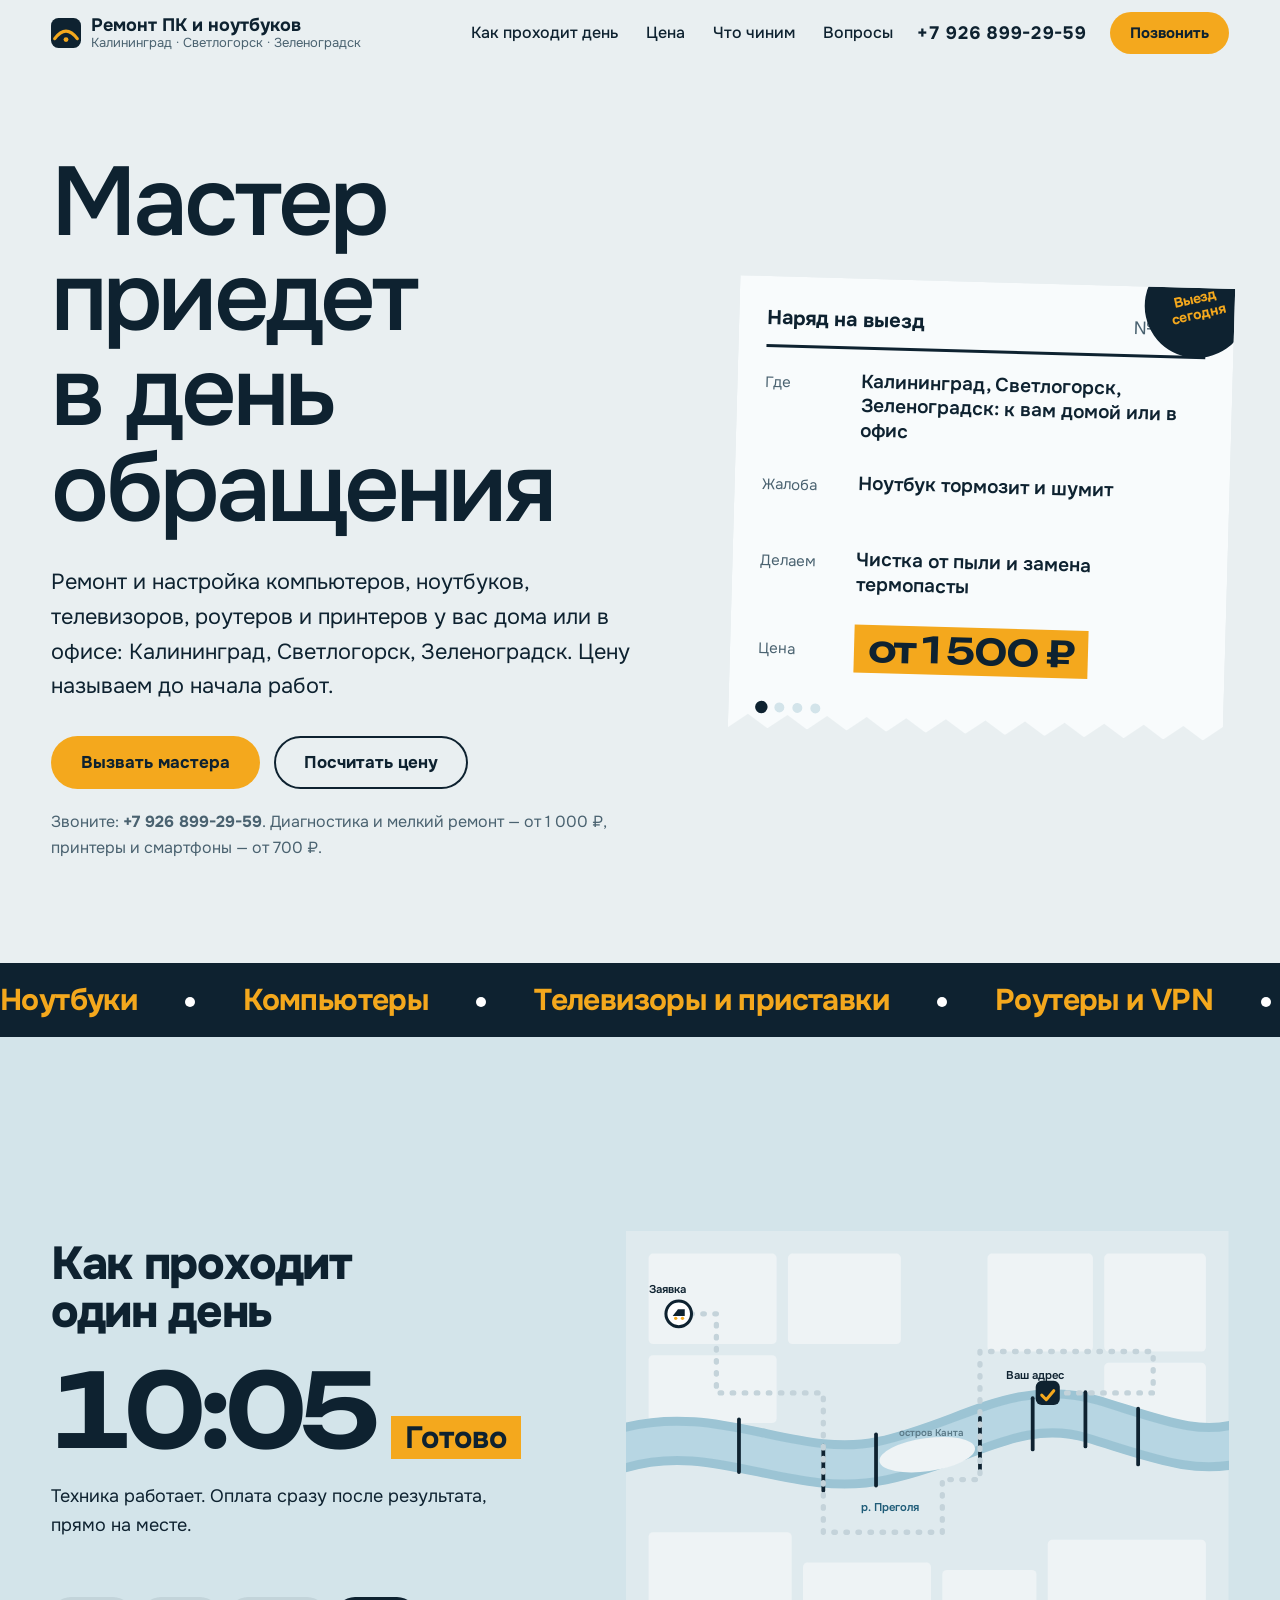
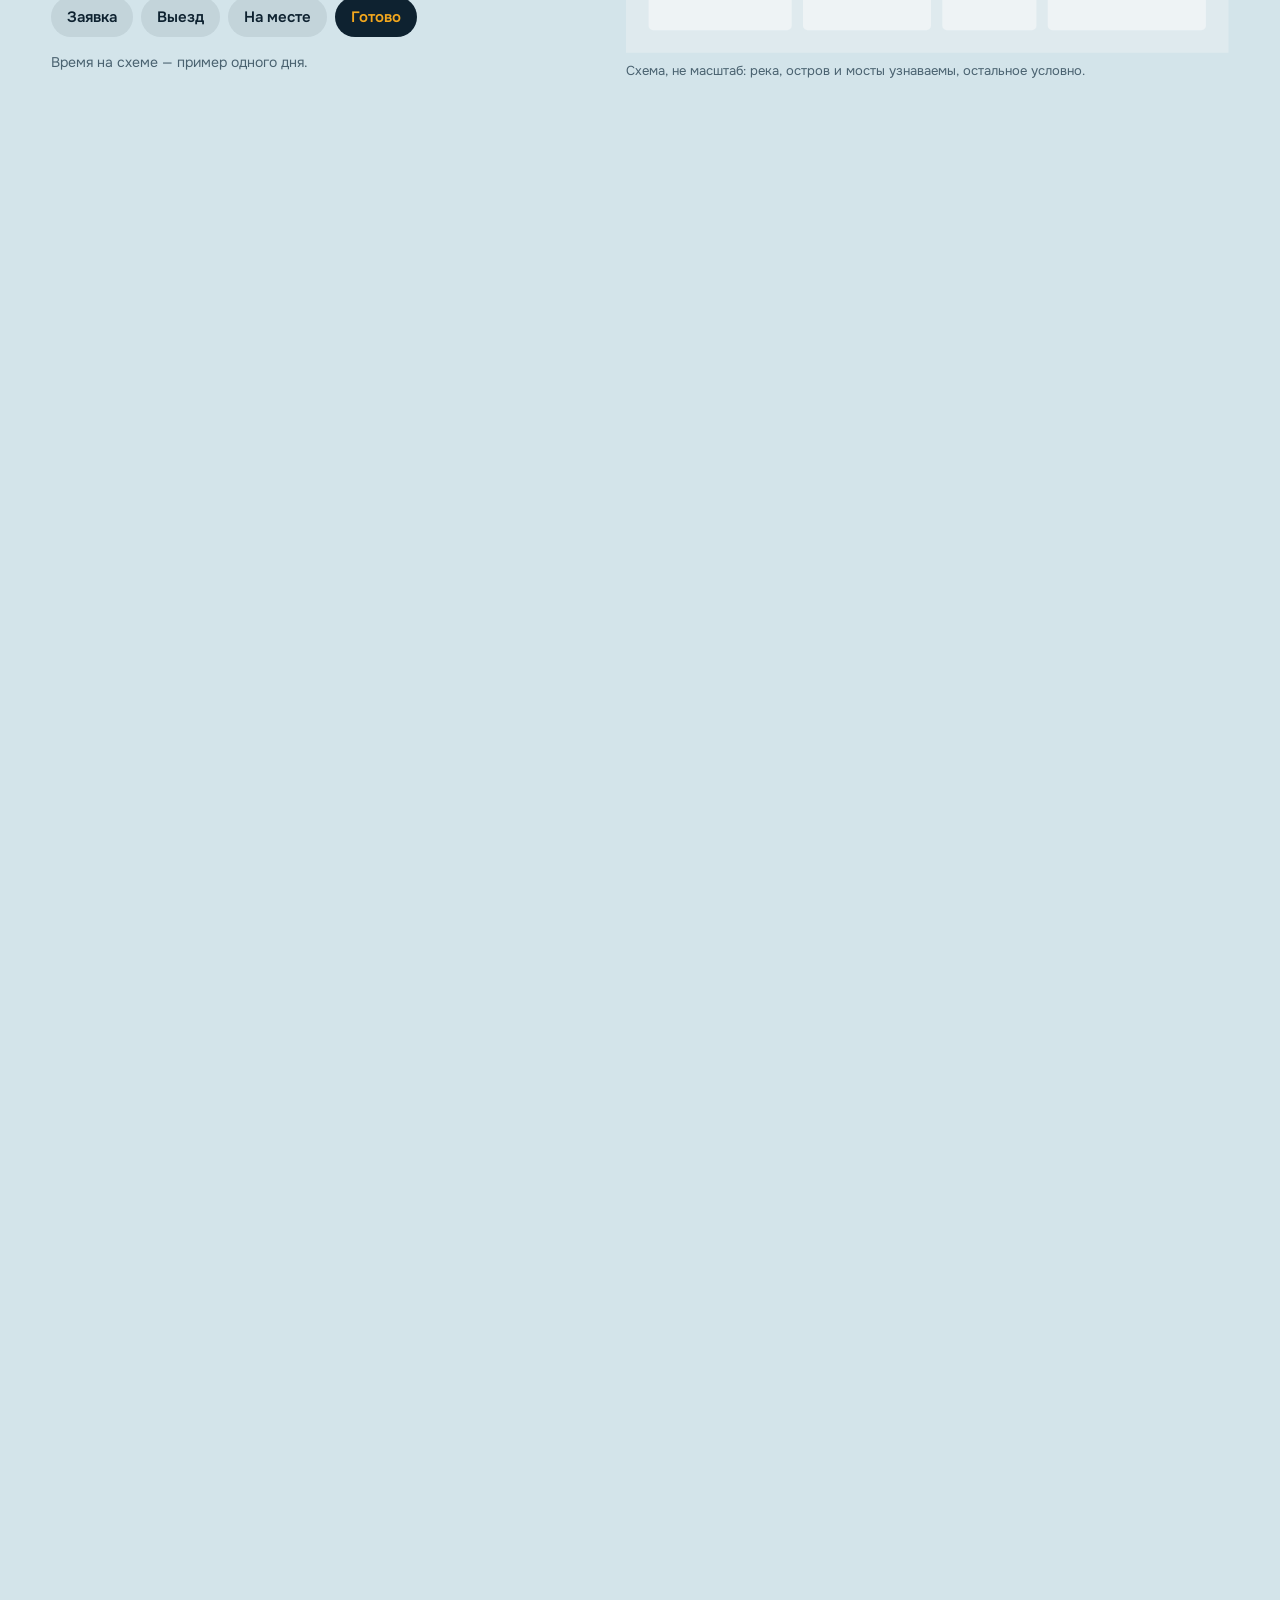
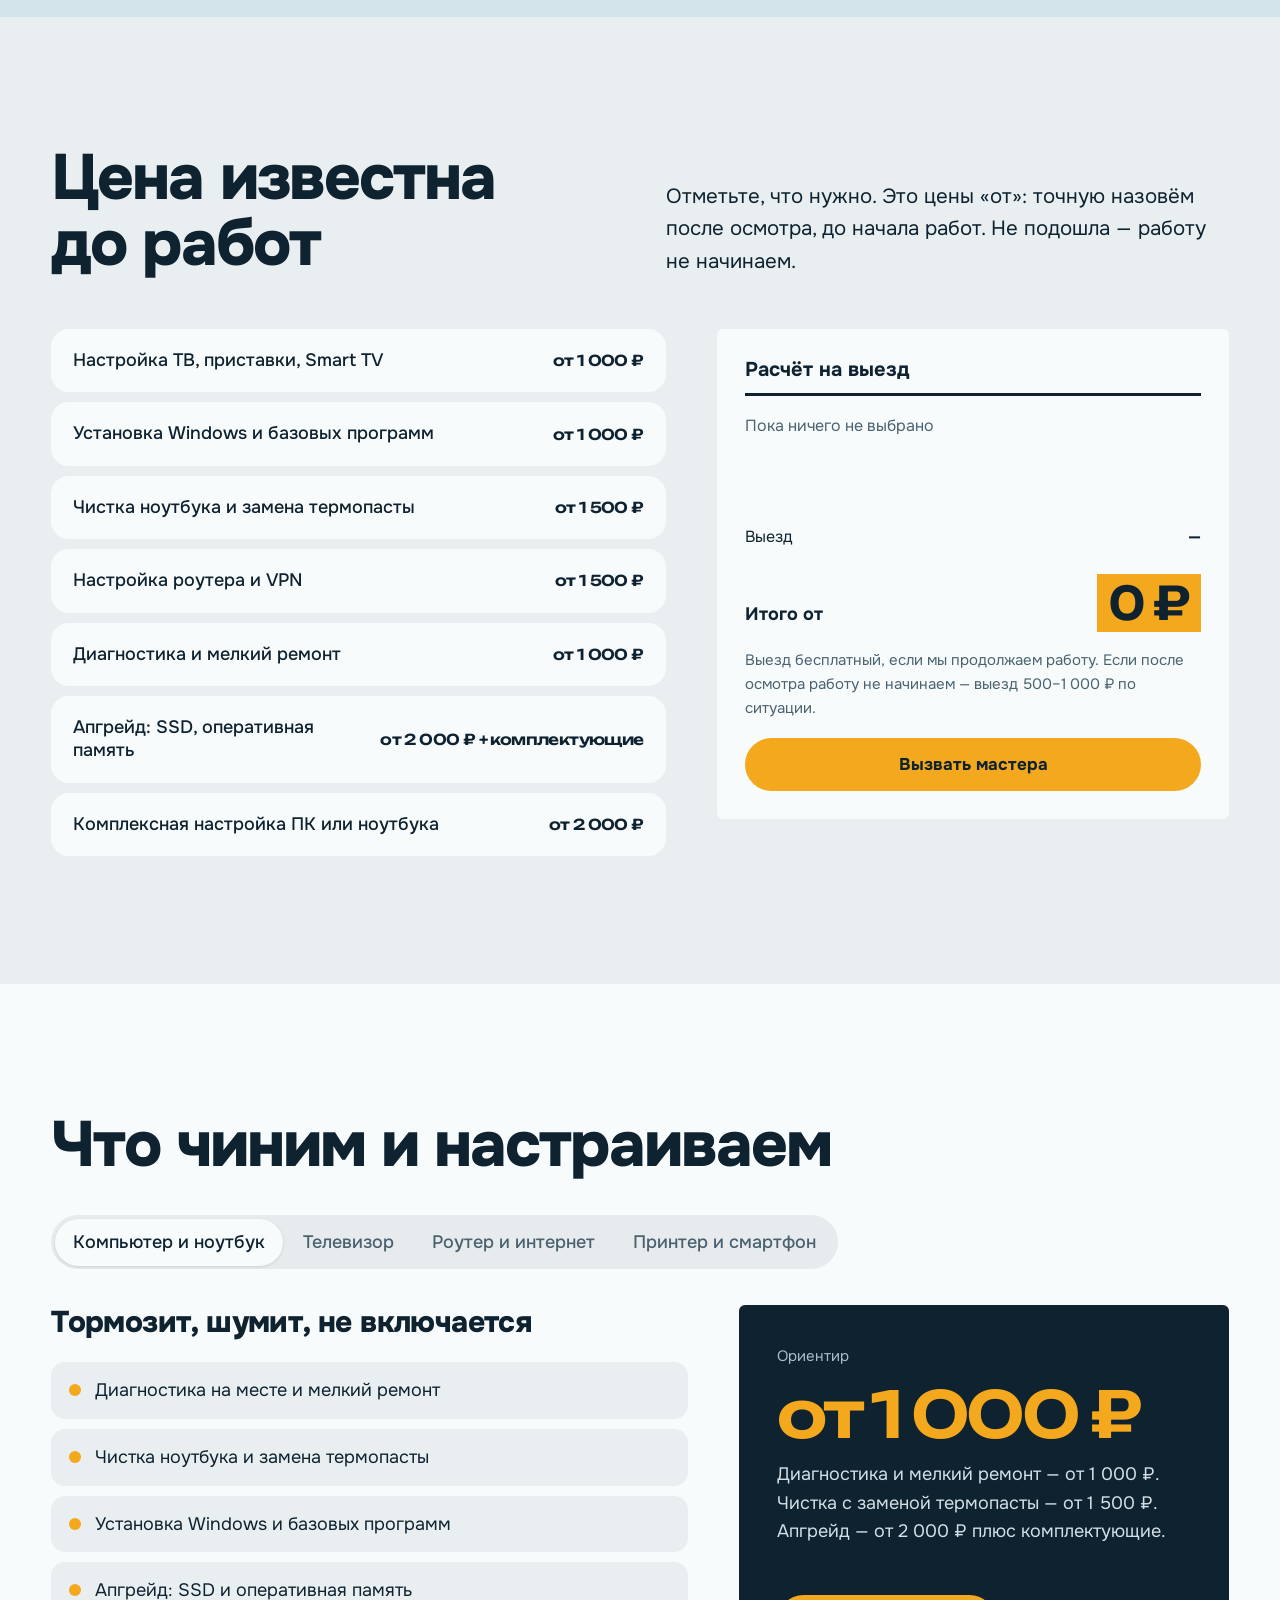
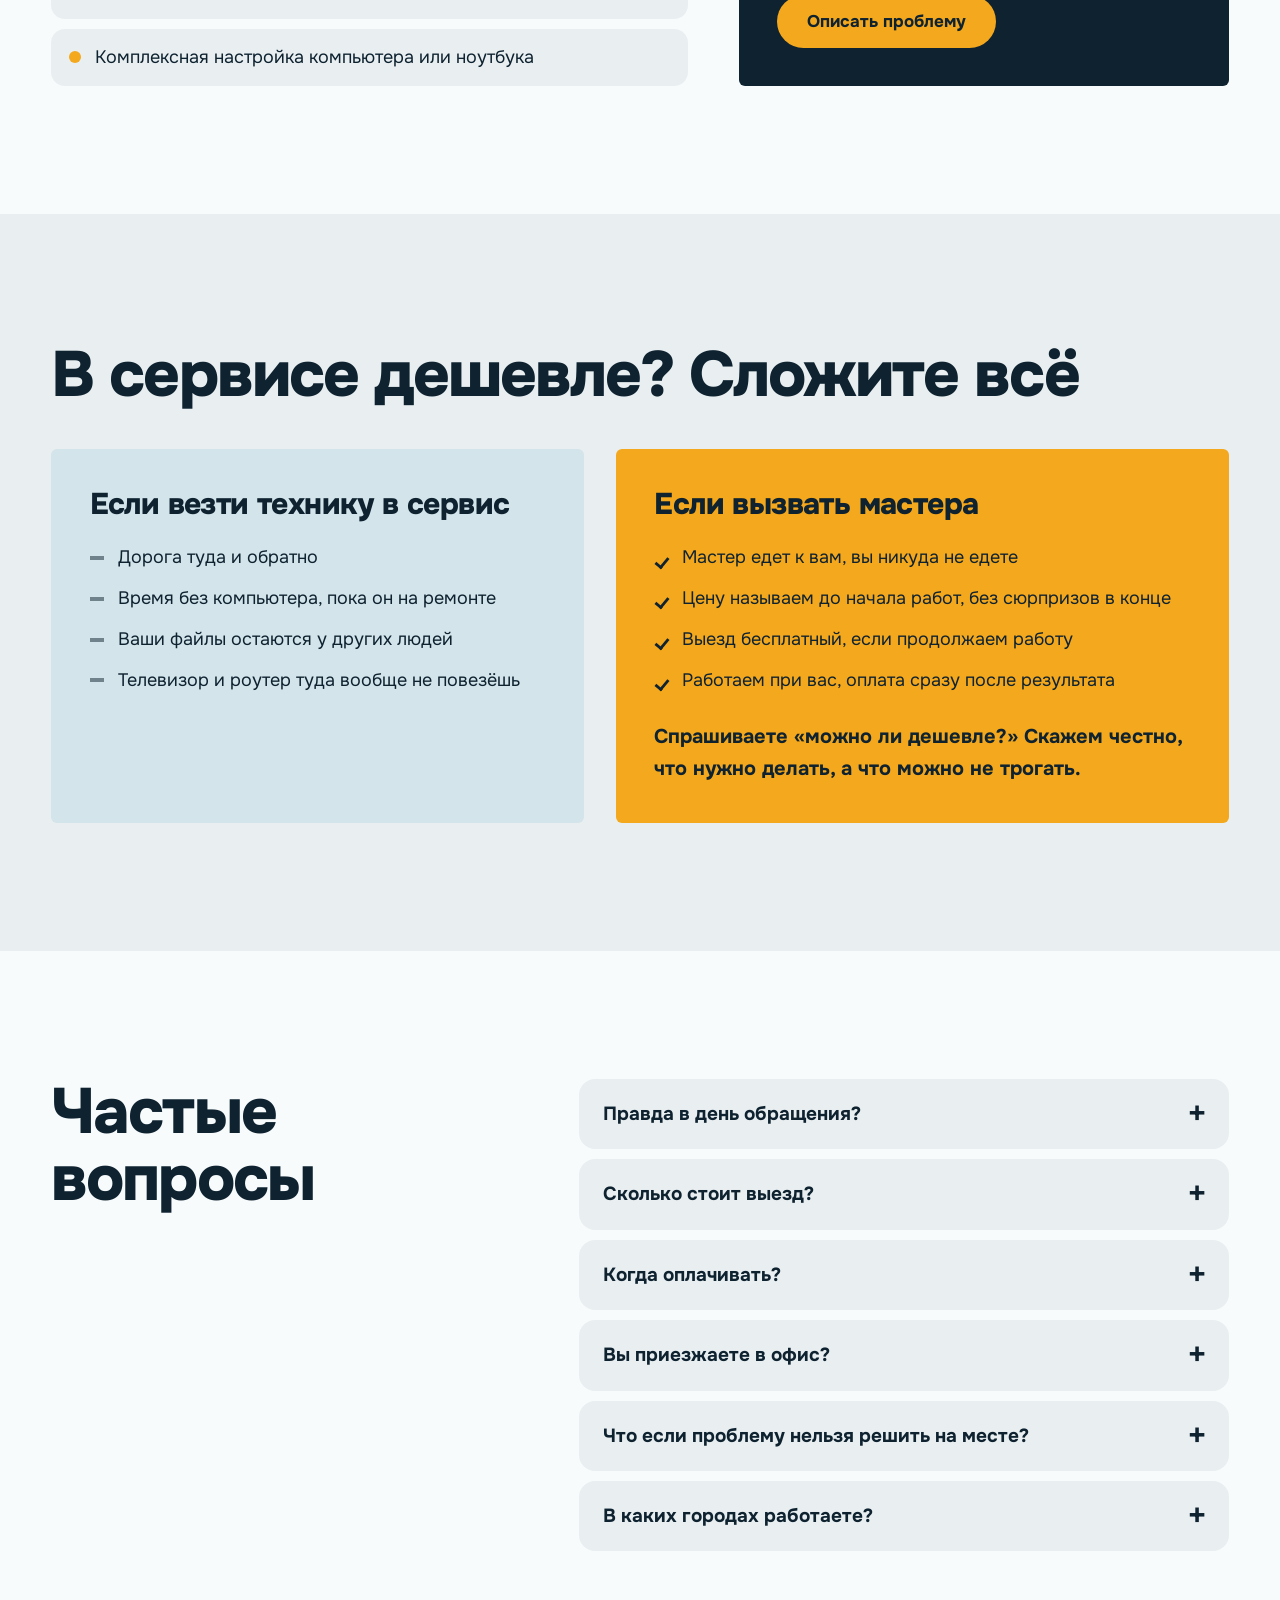
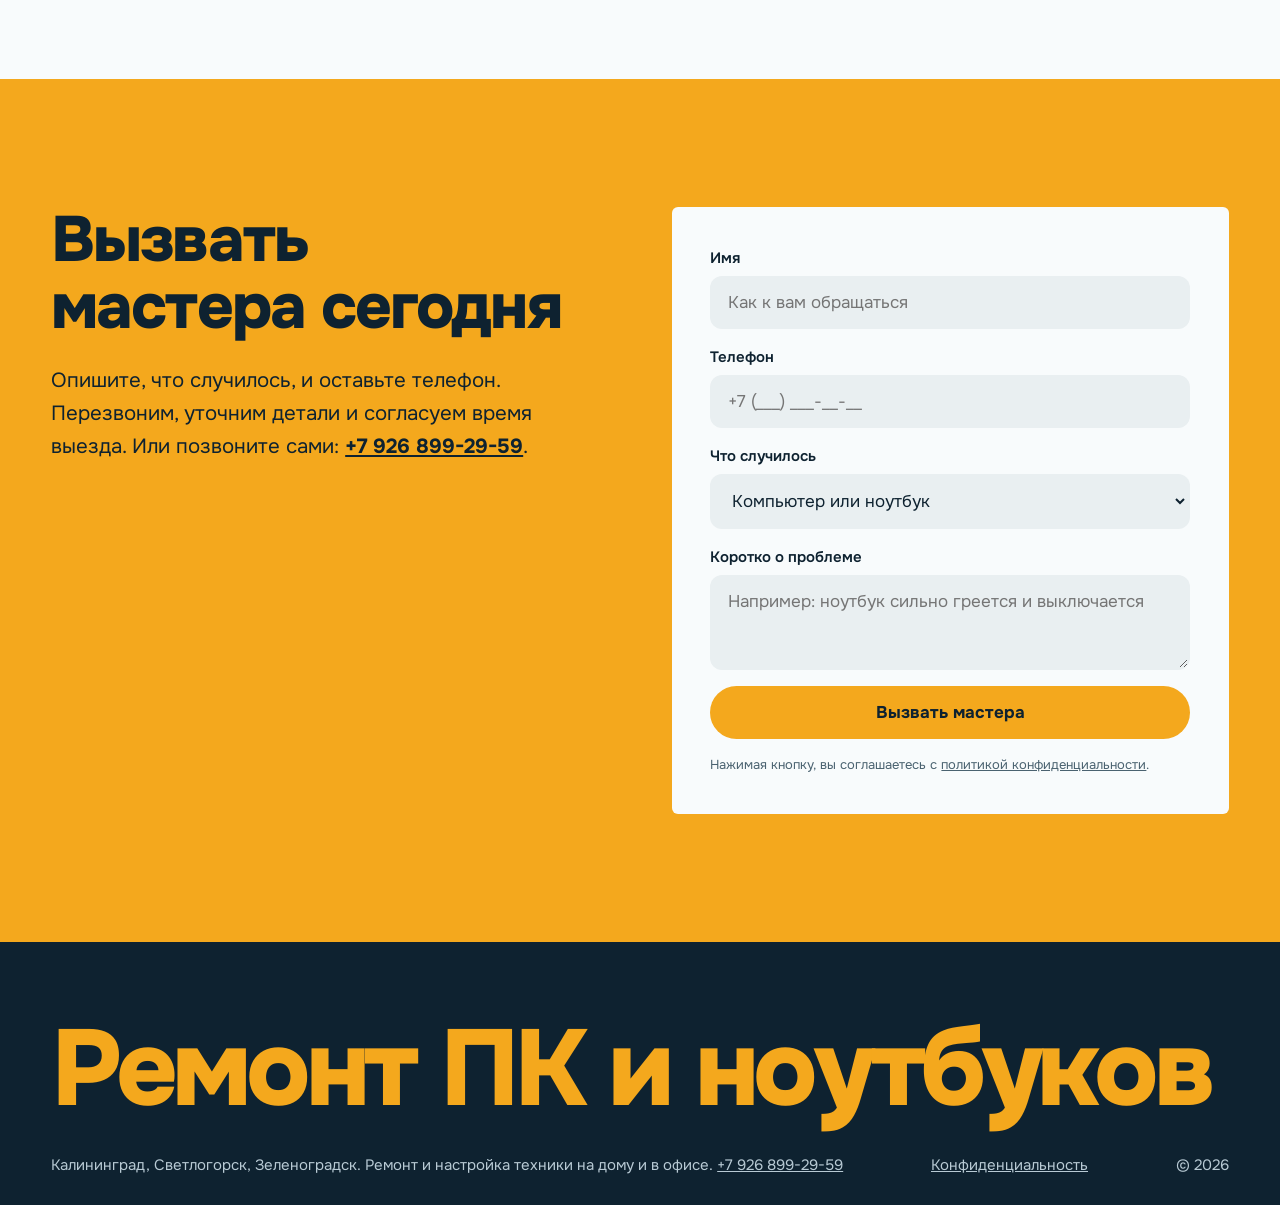
==== commit 43f0f3df: "Правки клиента: телефон, название, цены от 700, города" ====
--- a/index.html
+++ b/index.html
@@ -3,9 +3,9 @@
 <head>
 <meta charset="utf-8">
 <meta name="viewport" content="width=device-width, initial-scale=1">
-<title>Мастер на выезде в Калининграде — ремонт и настройка компьютеров, ТВ, роутеров</title>
-<meta name="description" content="Выездной мастер в Калининграде: ремонт и настройка компьютеров, ноутбуков, телевизоров, роутеров, принтеров. Приезжаем в день обращения, цену называем до начала работ. От 1 000 ₽.">
-<meta property="og:title" content="Мастер на выезде в Калининграде">
+<title>Ремонт ПК и ноутбуков в Калининграде, Светлогорске и Зеленоградске — мастер на выезде</title>
+<meta name="description" content="Выездной мастер в Калининграде, Светлогорске и Зеленоградске: ремонт и настройка компьютеров, ноутбуков, телевизоров, роутеров, принтеров. Приезжаем в день обращения, цену называем до начала работ. От 1 000 ₽.">
+<meta property="og:title" content="Мастер по ремонту ПК и ноутбуков — Калининград, Светлогорск, Зеленоградск">
 <meta property="og:description" content="Компьютеры, ноутбуки, ТВ, роутеры, принтеры. Приезжаем в день обращения, цену называем до начала работ.">
 <meta property="og:type" content="website">
 <link rel="icon" href="data:image/svg+xml,%3Csvg xmlns='http://www.w3.org/2000/svg' viewBox='0 0 32 32'%3E%3Crect width='32' height='32' rx='8' fill='%230e2230'/%3E%3Cpath d='M4 22 Q16 6 28 22' fill='none' stroke='%23f4a81d' stroke-width='3.5' stroke-linecap='round'/%3E%3Ccircle cx='16' cy='23' r='2.6' fill='%23f4a81d'/%3E%3C/svg%3E">
@@ -18,9 +18,9 @@
 <body>
 
 <header class="bar" id="bar">
-  <a class="logo" href="#top" aria-label="Мастер на выезде, Калининград">
+  <a class="logo" href="#top" aria-label="Мастер по ремонту ПК и ноутбуков">
     <svg viewBox="0 0 32 32" width="30" height="30" aria-hidden="true"><rect width="32" height="32" rx="8" fill="#0e2230"/><path d="M4 22 Q16 6 28 22" fill="none" stroke="#f4a81d" stroke-width="3.5" stroke-linecap="round"/><circle cx="16" cy="23" r="2.6" fill="#f4a81d"/></svg>
-    <span>Мастер на выезде<small>Калининград</small></span>
+    <span>Ремонт ПК и ноутбуков<small>Калининград · Светлогорск · Зеленоградск</small></span>
   </a>
   <nav class="nav" aria-label="Разделы">
     <a href="#day" data-roll>Как проходит день</a>
@@ -28,7 +28,8 @@
     <a href="#devices" data-roll>Что чиним</a>
     <a href="#faq" data-roll>Вопросы</a>
   </nav>
-  <a class="btn btn--sm" href="#order" data-magnetic>Вызвать мастера</a>
+  <a class="tel" href="tel:+79268992959">+7 926 899-29-59</a>
+  <a class="btn btn--sm" href="tel:+79268992959" data-magnetic>Позвонить</a>
 </header>
 
 <main>
@@ -36,12 +37,12 @@
 <section class="hero" id="top">
   <div class="hero__text">
     <h1 data-wave data-wave-min="560" data-wave-max="800">Мастер приедет в день обращения</h1>
-    <p class="hero__lead">Ремонт и настройка компьютеров, ноутбуков, телевизоров, роутеров и принтеров у вас дома или в офисе по Калининграду. Цену называем до начала работ.</p>
+    <p class="hero__lead">Ремонт и настройка компьютеров, ноутбуков, телевизоров, роутеров и принтеров у вас дома или в офисе: Калининград, Светлогорск, Зеленоградск. Цену называем до начала работ.</p>
     <div class="hero__cta">
       <a class="btn" href="#order" data-magnetic>Вызвать мастера</a>
       <a class="btn btn--ghost" href="#calc" data-magnetic>Посчитать цену</a>
     </div>
-    <p class="hero__note">Диагностика и мелкий ремонт — от 1 000 ₽. Выезд бесплатный, если продолжаем работу.</p>
+    <p class="hero__note">Звоните: <a href="tel:+79268992959"><b>+7 926 899-29-59</b></a>. Диагностика и мелкий ремонт — от 1 000 ₽, принтеры и смартфоны — от 700 ₽.</p>
   </div>
 
   <aside class="ticket" id="ticket" aria-label="Пример наряда на выезд">
@@ -50,7 +51,7 @@
       <span id="tNo">№ 0412</span>
     </div>
     <dl class="ticket__rows">
-      <div><dt>Где</dt><dd>Калининград, к вам домой или в офис</dd></div>
+      <div><dt>Где</dt><dd>Калининград, Светлогорск, Зеленоградск: к вам домой или в офис</dd></div>
       <div><dt>Жалоба</dt><dd id="tComplaint">Ноутбук тормозит и шумит</dd></div>
       <div><dt>Делаем</dt><dd id="tFix">Чистка от пыли и замена термопасты</dd></div>
       <div class="ticket__sum"><dt>Цена</dt><dd><span id="tPrice">от 1 500 ₽</span></dd></div>
@@ -147,7 +148,7 @@
     <div class="receipt" id="receipt" aria-live="polite">
       <div class="receipt__top">Расчёт на выезд</div>
       <ul class="receipt__list" id="rList"><li class="empty">Пока ничего не выбрано</li></ul>
-      <div class="receipt__row"><span>Выезд по городу</span><b id="rVisit">—</b></div>
+      <div class="receipt__row"><span>Выезд</span><b id="rVisit">—</b></div>
       <div class="receipt__total"><span>Итого от</span><b id="rTotal">0 ₽</b></div>
       <p class="receipt__note" id="rNote">Выезд бесплатный, если мы продолжаем работу. Если после осмотра работу не начинаем — выезд 500–1 000 ₽ по ситуации.</p>
       <a class="btn btn--block" href="#order" id="rGo" data-magnetic>Вызвать мастера</a>
@@ -213,7 +214,7 @@
     <details><summary>Когда оплачивать?</summary><p>Сразу после результата, прямо на месте. Цену называем до начала работ.</p></details>
     <details><summary>Вы приезжаете в офис?</summary><p>Да, настраиваем компьютеры, принтеры и роутеры в небольших офисах.</p></details>
     <details><summary>Что если проблему нельзя решить на месте?</summary><p>Скажем об этом после диагностики и предложим варианты, прежде чем что-то делать.</p></details>
-    <details><summary>Вы работаете только в Калининграде?</summary><p>Выезжаем по городу. Если вы за городом, напишите — скажем, сможем ли приехать.</p></details>
+    <details><summary>В каких городах работаете?</summary><p>Калининград, Светлогорск и Зеленоградск. Стоимость выезда в Светлогорск и Зеленоградск обсудим по телефону при заявке.</p></details>
   </div>
 </section>
 
@@ -221,7 +222,7 @@
 <section class="order" id="order" aria-labelledby="orderH">
   <div class="order__text">
     <h2 id="orderH">Вызвать мастера сегодня</h2>
-    <p class="lead">Опишите, что случилось, и оставьте телефон. Перезвоним, уточним детали и согласуем время выезда.</p>
+    <p class="lead">Опишите, что случилось, и оставьте телефон. Перезвоним, уточним детали и согласуем время выезда. Или позвоните сами: <a href="tel:+79268992959"><b>+7 926 899-29-59</b></a>.</p>
   </div>
   <form class="form" id="leadForm" novalidate>
     <label>Имя<input name="name" type="text" autocomplete="name" required placeholder="Как к вам обращаться"></label>
@@ -240,8 +241,8 @@
 </main>
 
 <footer class="foot">
-  <div class="foot__big" aria-hidden="true">Мастер на выезде</div>
-  <div class="foot__row"><span>Калининград. Ремонт и настройка техники на дому и в офисе.</span><a href="privacy.html">Конфиденциальность</a><span>© <span id="year"></span></span></div>
+  <div class="foot__big" aria-hidden="true">Ремонт ПК и ноутбуков</div>
+  <div class="foot__row"><span>Калининград, Светлогорск, Зеленоградск. Ремонт и настройка техники на дому и в офисе. <a href="tel:+79268992959">+7 926 899-29-59</a></span><a href="privacy.html">Конфиденциальность</a><span>© <span id="year"></span></span></div>
 </footer>
 
 <script src="motion.js" defer></script>
--- a/styles.css
+++ b/styles.css
@@ -34,6 +34,9 @@
 .nav{display:flex;gap:28px;margin-left:auto;font-weight:500;font-size:16px}
 .nav a{white-space:nowrap;text-decoration:none}
 .bar .btn{flex-shrink:0}
+.tel{font-weight:700;text-decoration:none;white-space:nowrap;font-variant-numeric:tabular-nums}
+.nav{margin-left:auto}
+.hero__note a{text-decoration:none}
 
 /* hero */
 .hero{display:grid;grid-template-columns:1.25fr 1fr;gap:clamp(24px,5vw,72px);align-items:center;padding:clamp(40px,7vw,96px) var(--pad) clamp(56px,8vw,112px);min-height:calc(100vh - 140px)}
@@ -153,11 +156,11 @@
 .form__fine{font-size:13px;color:var(--muted)}
 
 .foot{padding:clamp(40px,6vw,80px) var(--pad) 28px;background:var(--ink);color:#fff;overflow:hidden}
-.foot__big{font:800 clamp(48px,12.5vw,200px)/.95 var(--f-text);letter-spacing:-.05em;color:var(--amber);white-space:nowrap}
+.foot__big{font:800 clamp(36px,8.4vw,150px)/.95 var(--f-text);letter-spacing:-.05em;color:var(--amber);white-space:nowrap}
 .foot__row{display:flex;gap:24px;flex-wrap:wrap;justify-content:space-between;margin-top:32px;font-size:15px;color:#b8cad4}
 
 @media (max-width:1180px){.nav{gap:20px;font-size:15px}}
-@media (max-width:1100px){.nav{display:none}.bar .btn{margin-left:auto}}
+@media (max-width:1100px){.nav{display:none}.tel{margin-left:auto}}
 @media (max-width:900px){
   .hero,.calc__head,.calc__body,.panel,.vs__grid,.faq,.order{grid-template-columns:1fr}
   .hero{min-height:0}
@@ -172,6 +175,7 @@
   .day__map{order:2}.day__map svg{max-height:38vh}.map__cap{display:none}
 }
 @media (max-width:560px){
+  .tel{display:none}.bar .btn{margin-left:auto}.logo small{display:none}
   .stamp{right:6px;top:-30px;width:88px;height:88px;font-size:12px}
   .bar .btn{padding:10px 16px;font-size:14px}
   .hero h1{max-width:none}
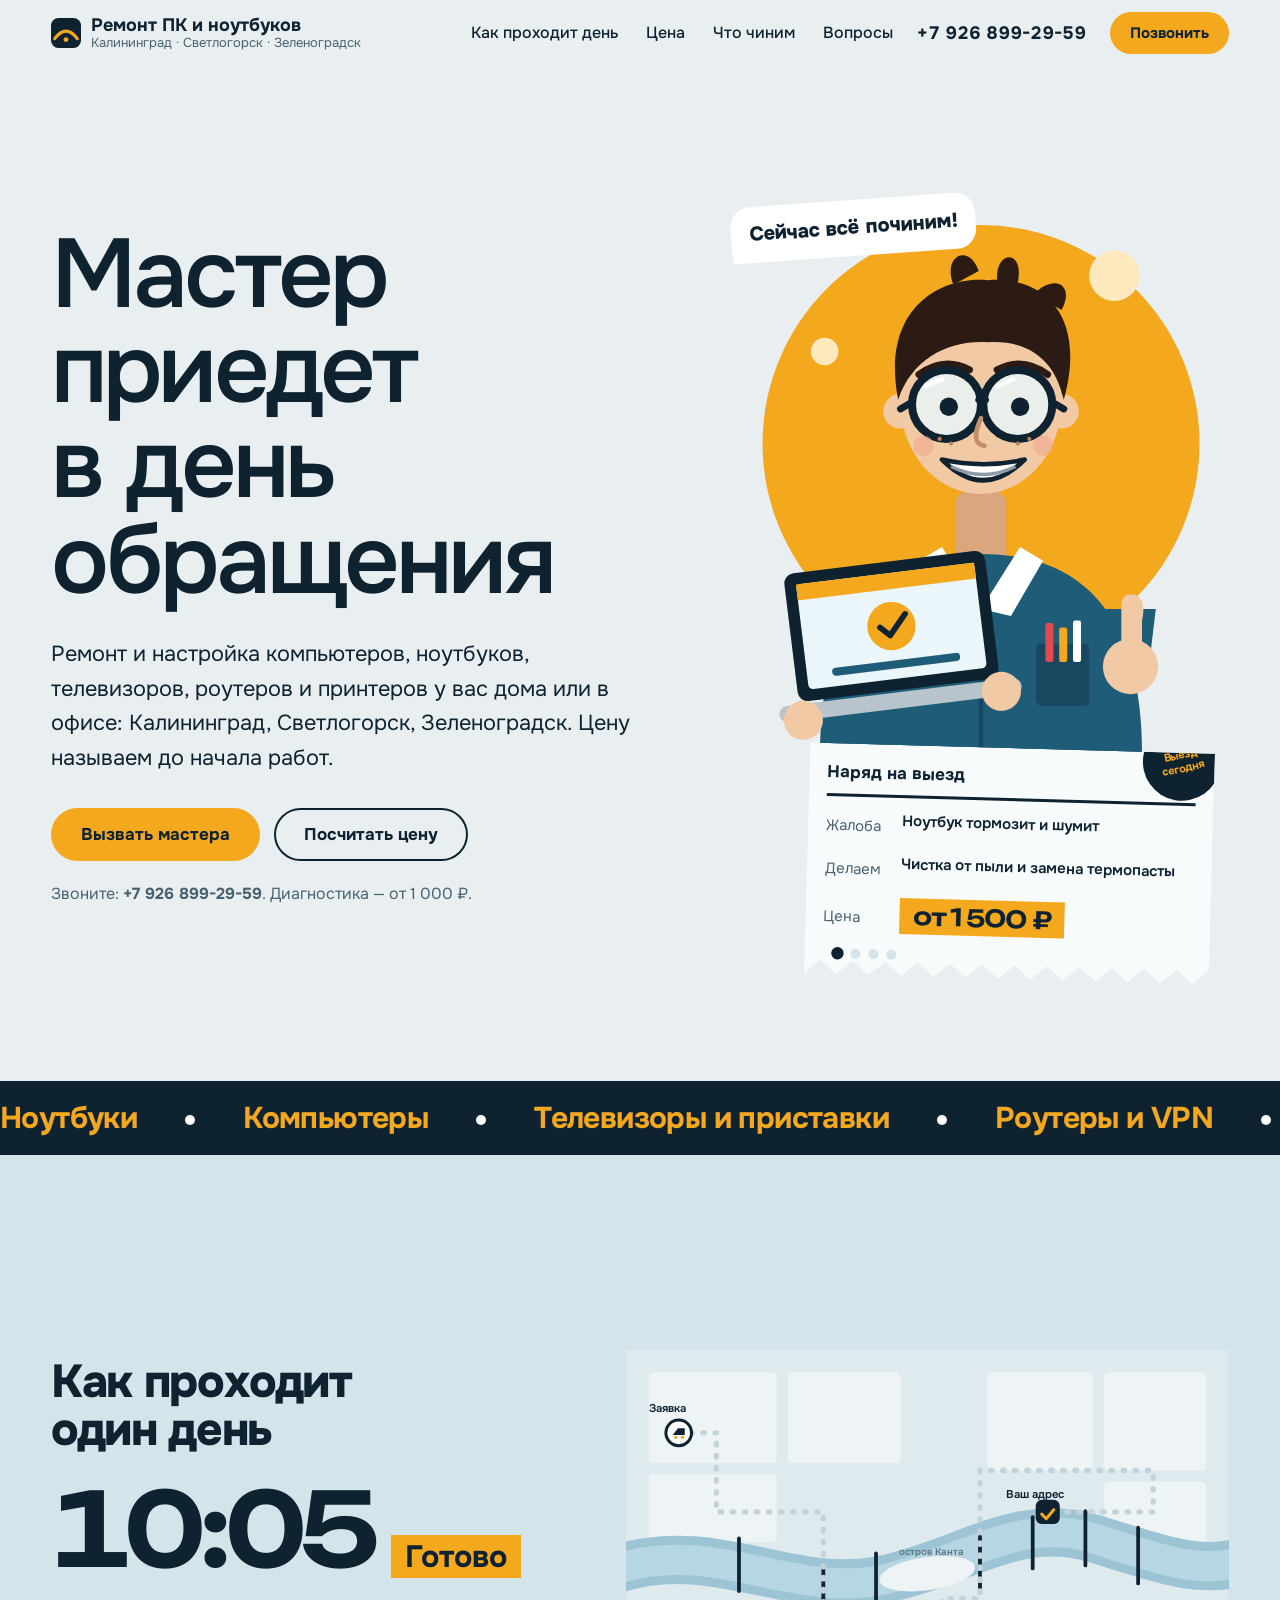
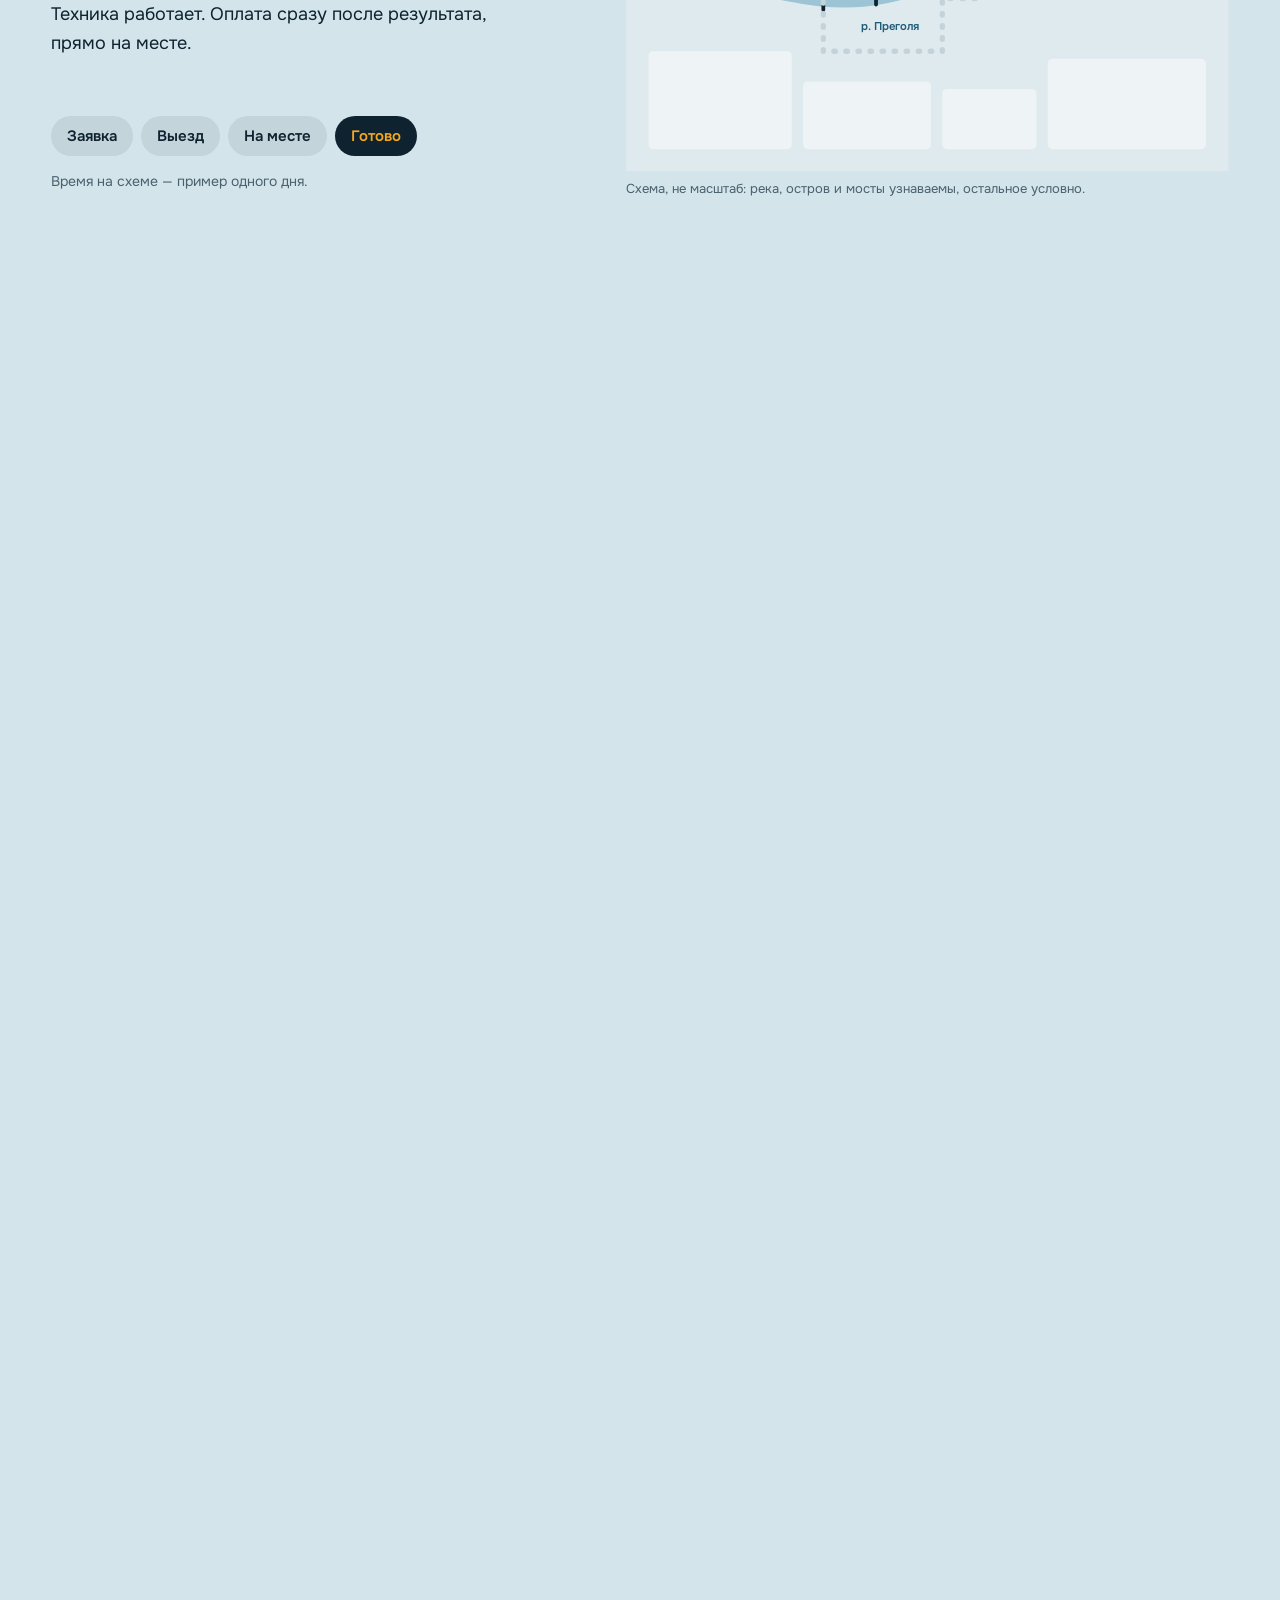
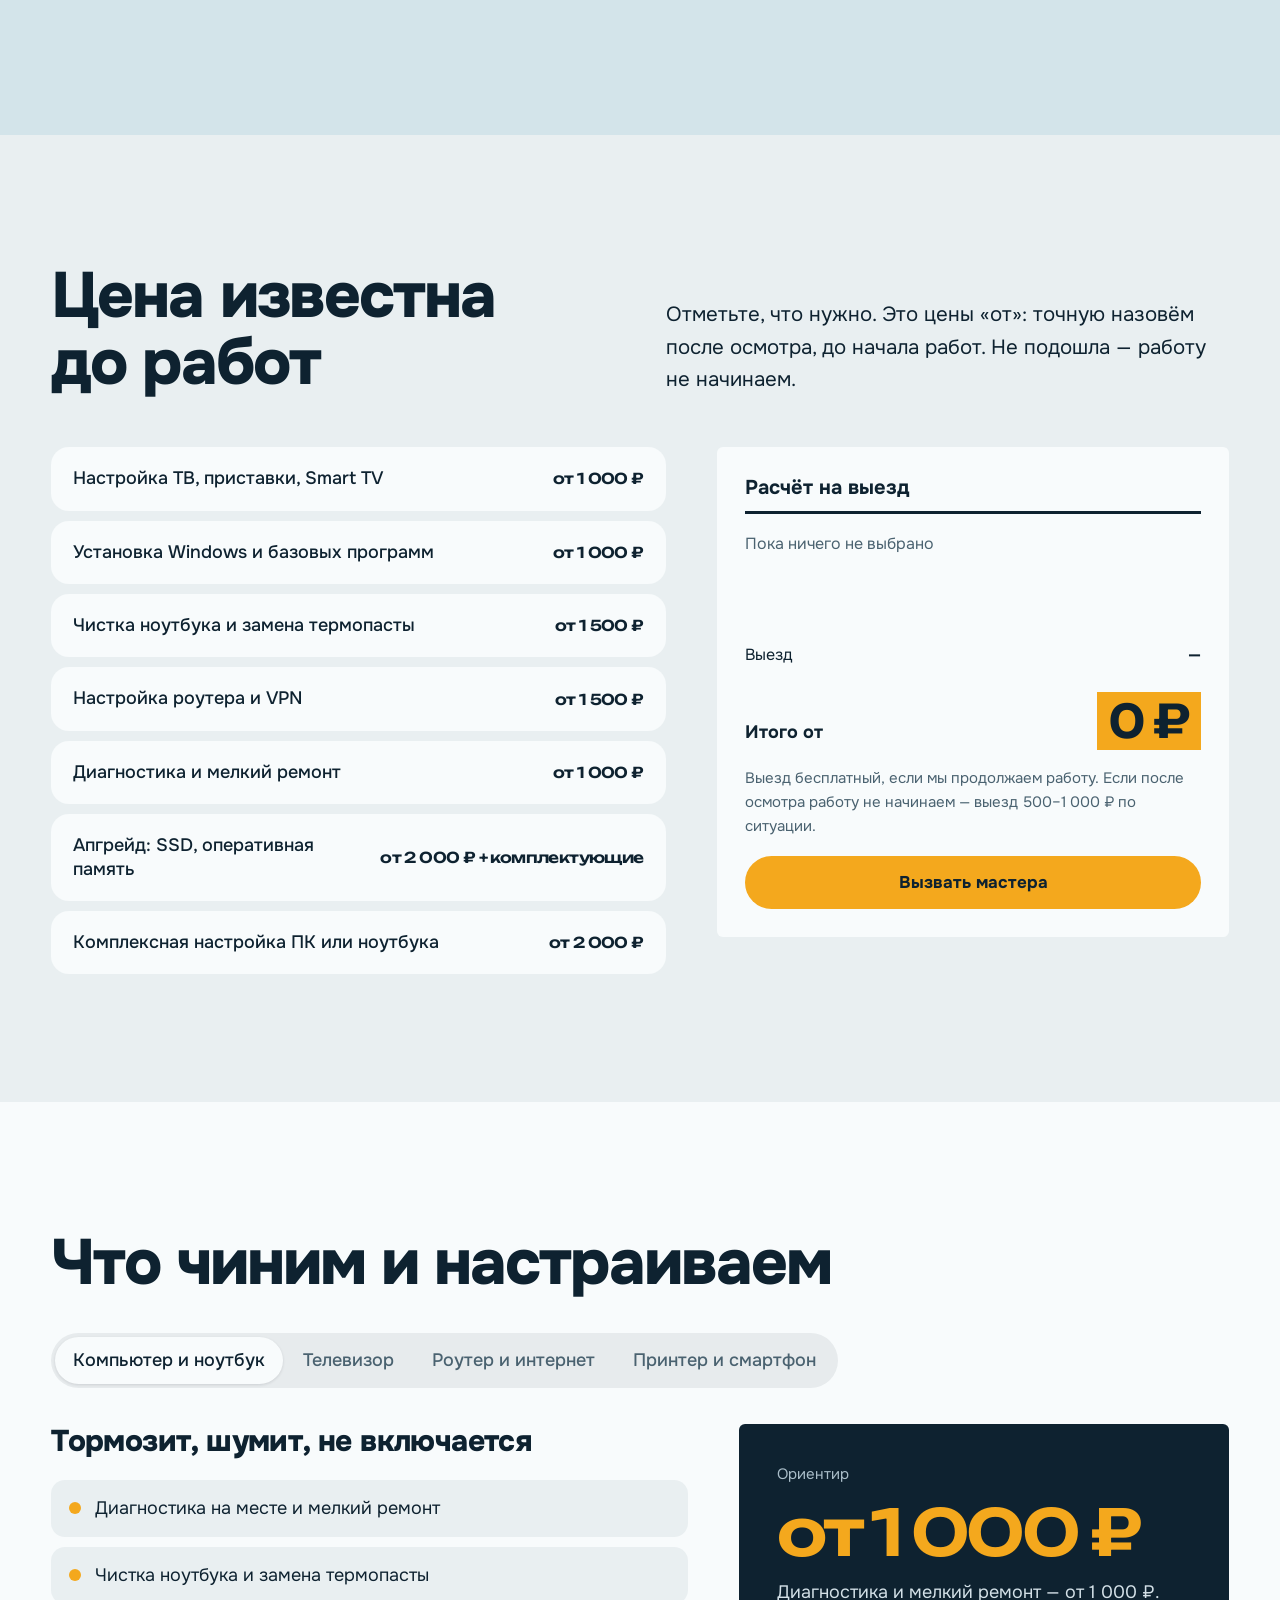
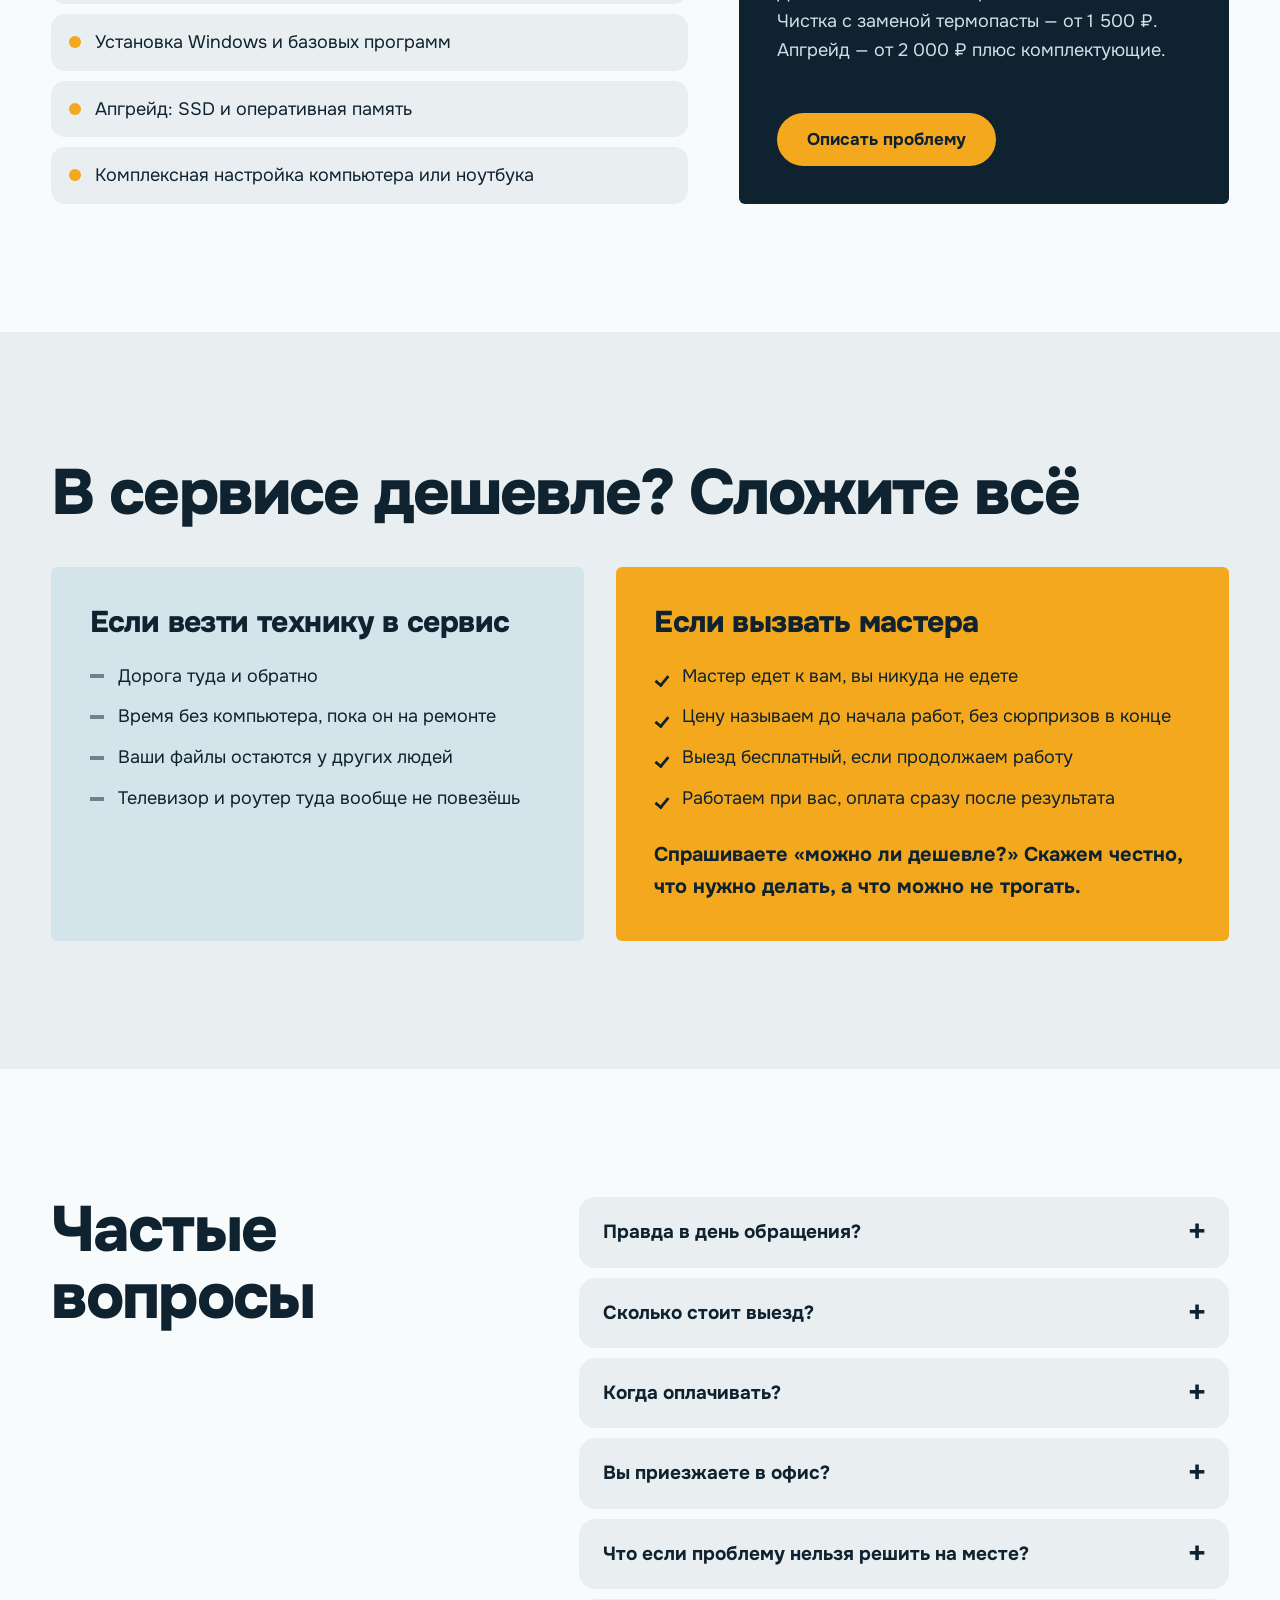
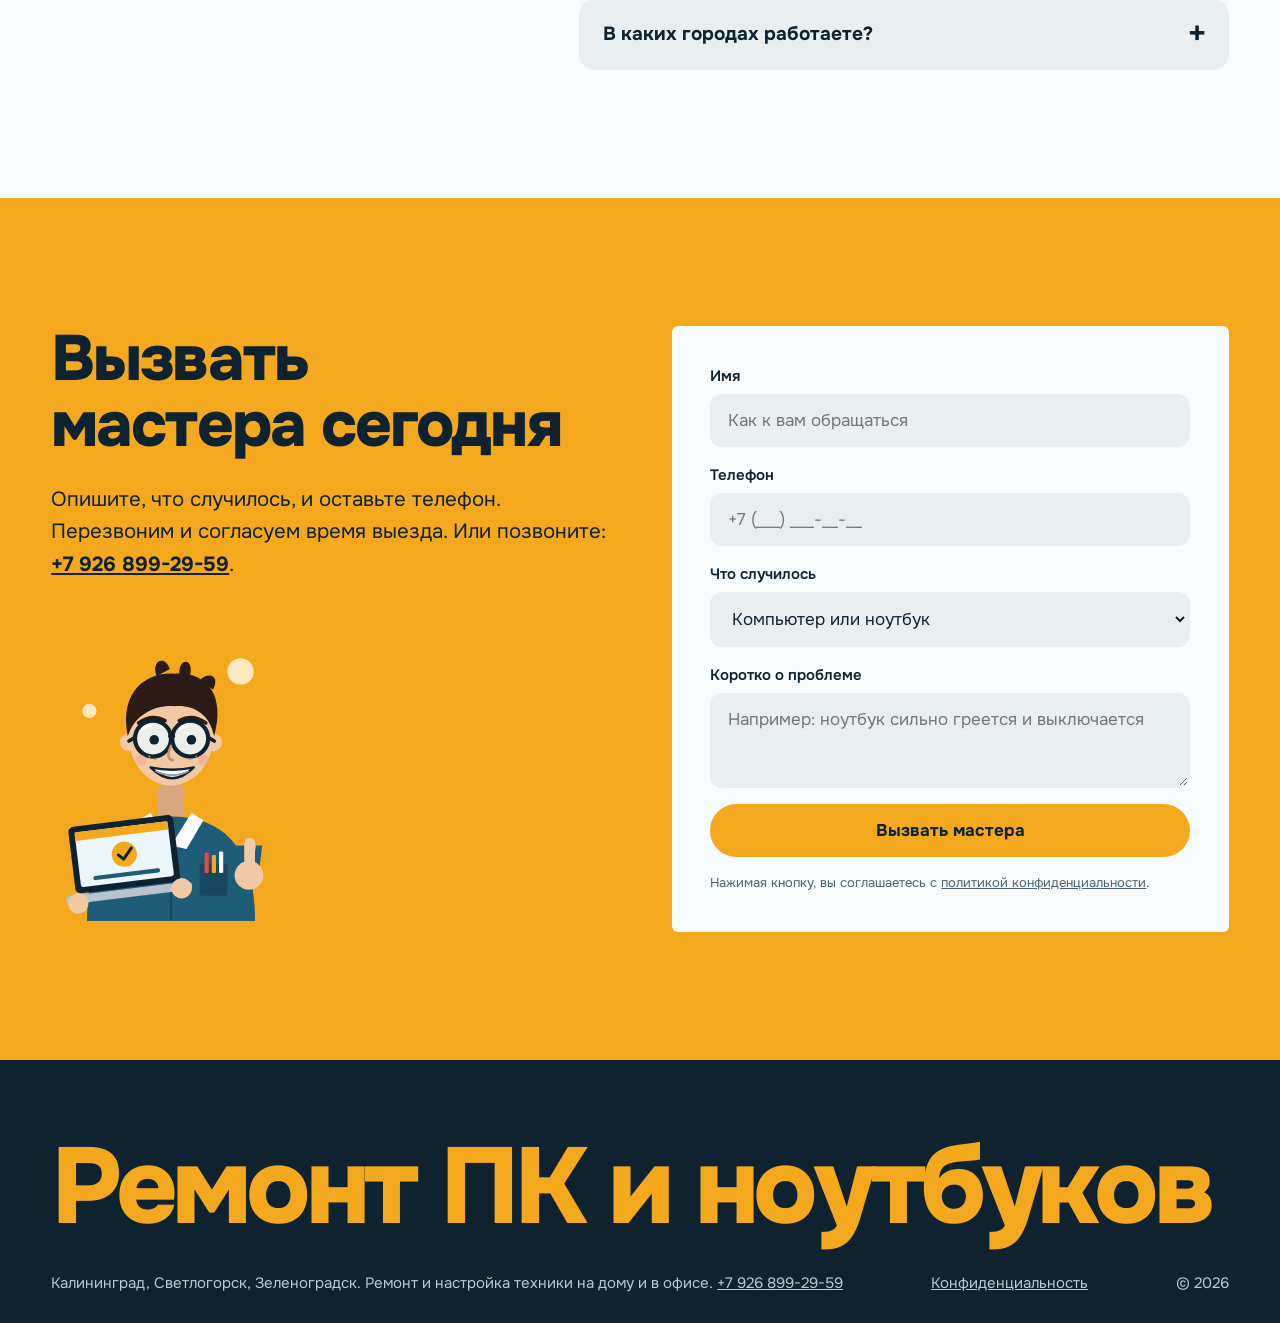
==== commit b4c35cf6: "Правки клиента: персонаж-мастер в очках с ноутбуком" ====
--- a/index.html
+++ b/index.html
@@ -16,6 +16,43 @@
 <link rel="stylesheet" href="styles.css">
 </head>
 <body>
+<svg width="0" height="0" style="position:absolute" aria-hidden="true" focusable="false"><defs>
+<symbol id="nerdSym" viewBox="0 0 400 520">
+<circle cx="200" cy="250" r="190" fill="#f4a81d"/>
+<circle cx="316" cy="104" r="22" fill="#fde9bd"/><circle cx="64" cy="170" r="12" fill="#fde9bd"/>
+<rect x="178" y="292" width="44" height="64" rx="10" fill="#d9a67e"/>
+<path d="M60 520 C60 392 118 346 200 346 C282 346 340 392 340 520Z" fill="#1f5c78"/>
+<path d="M200 380 V520" stroke="#17485f" stroke-width="4"/>
+<path d="M166 340 L200 394 L174 400 L146 352Z" fill="#fff"/><path d="M234 340 L200 394 L226 400 L254 352Z" fill="#fff"/>
+<rect x="248" y="424" width="46" height="54" rx="4" fill="#17485f"/>
+<rect x="256" y="406" width="7" height="34" rx="2" fill="#e5484d"/><rect x="268" y="410" width="7" height="30" rx="2" fill="#f4a81d"/><rect x="280" y="404" width="7" height="36" rx="2" fill="#fff"/>
+<path d="M300 394 L352 394 L346 444 L312 444Z" fill="#1f5c78"/>
+<g class="thumb"><circle cx="330" cy="444" r="24" fill="#f2c9a5"/><path d="M322 432 L322 392 Q322 378 335 382 Q344 387 340 404 L340 424Z" fill="#f2c9a5"/></g>
+<g class="nerd__head">
+<circle cx="130" cy="222" r="15" fill="#f2c9a5"/><circle cx="270" cy="222" r="15" fill="#f2c9a5"/>
+<ellipse cx="200" cy="214" rx="70" ry="80" fill="#f2c9a5"/>
+<path d="M128 212 C112 130 168 104 206 108 C256 104 292 140 272 212 C264 176 240 160 206 162 C172 160 140 176 128 212Z" fill="#2b1b14"/>
+<path d="M176 112 C166 86 190 76 198 100Z M214 108 C212 82 238 80 232 110Z M246 120 C264 102 282 112 270 134Z" fill="#2b1b14"/>
+<path d="M146 190 Q168 174 190 186 M214 186 Q236 174 258 190" stroke="#2b1b14" stroke-width="6" stroke-linecap="round" fill="none"/>
+<circle cx="170" cy="216" r="30" fill="#eaf6fa" fill-opacity=".85" stroke="#0e2230" stroke-width="7"/><circle cx="232" cy="216" r="30" fill="#eaf6fa" fill-opacity=".85" stroke="#0e2230" stroke-width="7"/>
+<path d="M198 212 Q201 205 204 212 M140 214 L130 220 M262 214 L272 220" stroke="#0e2230" stroke-width="6" stroke-linecap="round" fill="none"/>
+<circle class="eye" cx="172" cy="218" r="8" fill="#0e2230"/><circle class="eye" cx="234" cy="218" r="8" fill="#0e2230"/>
+<path d="M152 200 l14 -6 M214 200 l14 -6" stroke="#fff" stroke-width="4" stroke-linecap="round"/>
+<path d="M200 228 Q190 250 203 252" stroke="#c28f6a" stroke-width="4" stroke-linecap="round" fill="none"/>
+<path d="M166 264 Q202 300 238 264 Q202 272 166 264Z" fill="#fff" stroke="#0e2230" stroke-width="4" stroke-linejoin="round"/>
+<path d="M174 270 Q202 284 230 270" stroke="#8b9aa4" stroke-width="3" fill="none"/>
+<circle cx="150" cy="252" r="9" fill="#f0a58c" opacity=".55"/><circle cx="254" cy="252" r="9" fill="#f0a58c" opacity=".55"/>
+<circle cx="164" cy="246" r="1.8" fill="#b9805c"/><circle cx="174" cy="250" r="1.8" fill="#b9805c"/><circle cx="232" cy="250" r="1.8" fill="#b9805c"/><circle cx="242" cy="246" r="1.8" fill="#b9805c"/>
+</g>
+<g transform="rotate(-7 130 440)">
+<rect x="38" y="352" width="176" height="112" rx="9" fill="#0e2230"/><rect x="48" y="362" width="156" height="92" rx="4" fill="#eaf6fa"/><rect x="48" y="362" width="156" height="14" fill="#f4a81d"/>
+<circle cx="126" cy="408" r="21" fill="#f4a81d"/><path d="M116 408 l8 8 l15 -17" stroke="#0e2230" stroke-width="5" fill="none" stroke-linecap="round" stroke-linejoin="round"/>
+<rect x="70" y="438" width="112" height="7" rx="3.5" fill="#c4d3da"/><rect class="prog" x="70" y="438" width="112" height="7" rx="3.5" fill="#1f5c78"/>
+<rect x="20" y="466" width="212" height="14" rx="7" fill="#b7c4cc"/>
+<circle cx="40" cy="480" r="17" fill="#f2c9a5"/><circle cx="214" cy="476" r="17" fill="#f2c9a5"/>
+</g>
+</symbol></defs></svg>
+
 
 <header class="bar" id="bar">
   <a class="logo" href="#top" aria-label="Мастер по ремонту ПК и ноутбуков">
@@ -42,10 +79,13 @@
       <a class="btn" href="#order" data-magnetic>Вызвать мастера</a>
       <a class="btn btn--ghost" href="#calc" data-magnetic>Посчитать цену</a>
     </div>
-    <p class="hero__note">Звоните: <a href="tel:+79268992959"><b>+7 926 899-29-59</b></a>. Диагностика и мелкий ремонт — от 1 000 ₽, принтеры и смартфоны — от 700 ₽.</p>
-  </div>
-
-  <aside class="ticket" id="ticket" aria-label="Пример наряда на выезд">
+    <p class="hero__note">Звоните: <a href="tel:+79268992959"><b>+7 926 899-29-59</b></a>. Диагностика — от 1 000 ₽.</p>
+  </div>
+
+  <div class="hero__art">
+    <svg class="nerd" viewBox="0 0 400 520" role="img" aria-label="Мастер в очках с ноутбуком, на экране «Готово»"><use href="#nerdSym"/></svg>
+    <p class="bubble">Сейчас всё починим!</p>
+    <aside class="ticket" id="ticket" aria-label="Пример наряда на выезд">
     <div class="ticket__top">
       <b>Наряд на выезд</b>
       <span id="tNo">№ 0412</span>
@@ -59,6 +99,7 @@
     <div class="stamp" id="stamp" aria-hidden="true"><span>Выезд<br>сегодня</span></div>
     <div class="ticket__dots" id="tDots" aria-hidden="true"><i class="on"></i><i></i><i></i><i></i></div>
   </aside>
+  </div>
 </section>
 
 <div class="belt" aria-hidden="true">
@@ -222,7 +263,8 @@
 <section class="order" id="order" aria-labelledby="orderH">
   <div class="order__text">
     <h2 id="orderH">Вызвать мастера сегодня</h2>
-    <p class="lead">Опишите, что случилось, и оставьте телефон. Перезвоним, уточним детали и согласуем время выезда. Или позвоните сами: <a href="tel:+79268992959"><b>+7 926 899-29-59</b></a>.</p>
+    <p class="lead">Опишите, что случилось, и оставьте телефон. Перезвоним и согласуем время выезда. Или позвоните: <a href="tel:+79268992959"><b>+7 926 899-29-59</b></a>.</p>
+    <svg class="nerd nerd--sm" viewBox="0 0 400 520" aria-hidden="true"><use href="#nerdSym"/></svg>
   </div>
   <form class="form" id="leadForm" novalidate>
     <label>Имя<input name="name" type="text" autocomplete="name" required placeholder="Как к вам обращаться"></label>
--- a/styles.css
+++ b/styles.css
@@ -188,3 +188,33 @@
   .chip,.faq summary::after{transition:none}
   .receipt__list li,.panel__col li{animation:none}
 }
+
+/* nerd */
+.hero__art{position:relative;max-width:520px;width:100%;justify-self:center;padding-bottom:70px}
+.nerd{display:block;width:100%;height:auto}
+.hero__art .ticket{position:absolute;left:-14%;bottom:0;width:74%;padding:18px 18px 34px}
+.hero__art .ticket__rows>div{min-height:0;padding:8px 0;grid-template-columns:64px 1fr}
+.hero__art .ticket__rows dd{font-size:15px}
+.hero__art .ticket__top b{font-size:17px}
+.hero__art .stamp{width:78px;height:78px;font-size:11px;right:-10px;top:-26px}
+.hero__art .ticket__sum dd{font-size:24px}
+.bubble{position:absolute;left:-4%;top:6%;background:#fff;padding:12px 18px;border-radius:20px 20px 20px 4px;font-weight:800;font-size:clamp(16px,1.6vw,20px);transform:rotate(-4deg);animation:pop 5s ease-in-out infinite;transform-origin:20% 100%}
+@keyframes pop{0%,100%{transform:rotate(-4deg) scale(1)}8%{transform:rotate(-4deg) scale(1.08)}16%{transform:rotate(-4deg) scale(1)}}
+.nerd__head{transform-box:view-box;transform-origin:200px 300px;animation:bob 4s ease-in-out infinite}
+@keyframes bob{50%{transform:rotate(-2deg) translateY(-3px)}}
+.nerd .eye{transform-box:fill-box;transform-origin:center;animation:blink 5s infinite}
+@keyframes blink{0%,93%,100%{transform:scaleY(1)}96%{transform:scaleY(.08)}}
+.nerd .prog{transform-box:fill-box;transform-origin:left;animation:prog 4.2s ease-in-out infinite}
+@keyframes prog{0%{transform:scaleX(0)}70%,100%{transform:scaleX(1)}}
+.nerd .thumb{transform-box:fill-box;transform-origin:50% 100%;animation:thumb 2.4s ease-in-out infinite}
+@keyframes thumb{50%{transform:rotate(-9deg)}}
+.nerd--sm{max-width:240px;margin-top:28px}
+@media (max-width:900px){.hero__art{max-width:420px;padding-bottom:0}.hero__art .ticket{position:relative;left:0;width:92%;margin:-56px 0 0 auto}.nerd--sm{display:none}}
+@media (prefers-reduced-motion:reduce){.nerd__head,.nerd .eye,.nerd .prog,.nerd .thumb,.bubble{animation:none}}
+/* v2: ticket под фигурой, не закрывает героя */
+.hero__art{max-width:460px;padding-bottom:0}
+.hero__art .ticket{position:relative;left:auto;bottom:auto;width:88%;margin:-6px 0 0 auto}
+.hero__art .ticket__rows>div:first-child{display:none}
+.hero__art .stamp{right:-6px;top:-30px}
+@media (max-width:900px){.hero__art{max-width:420px}.hero__art .ticket{width:92%;margin:-6px 0 0 auto}}
+.hero__art .ticket__top span{display:none}
